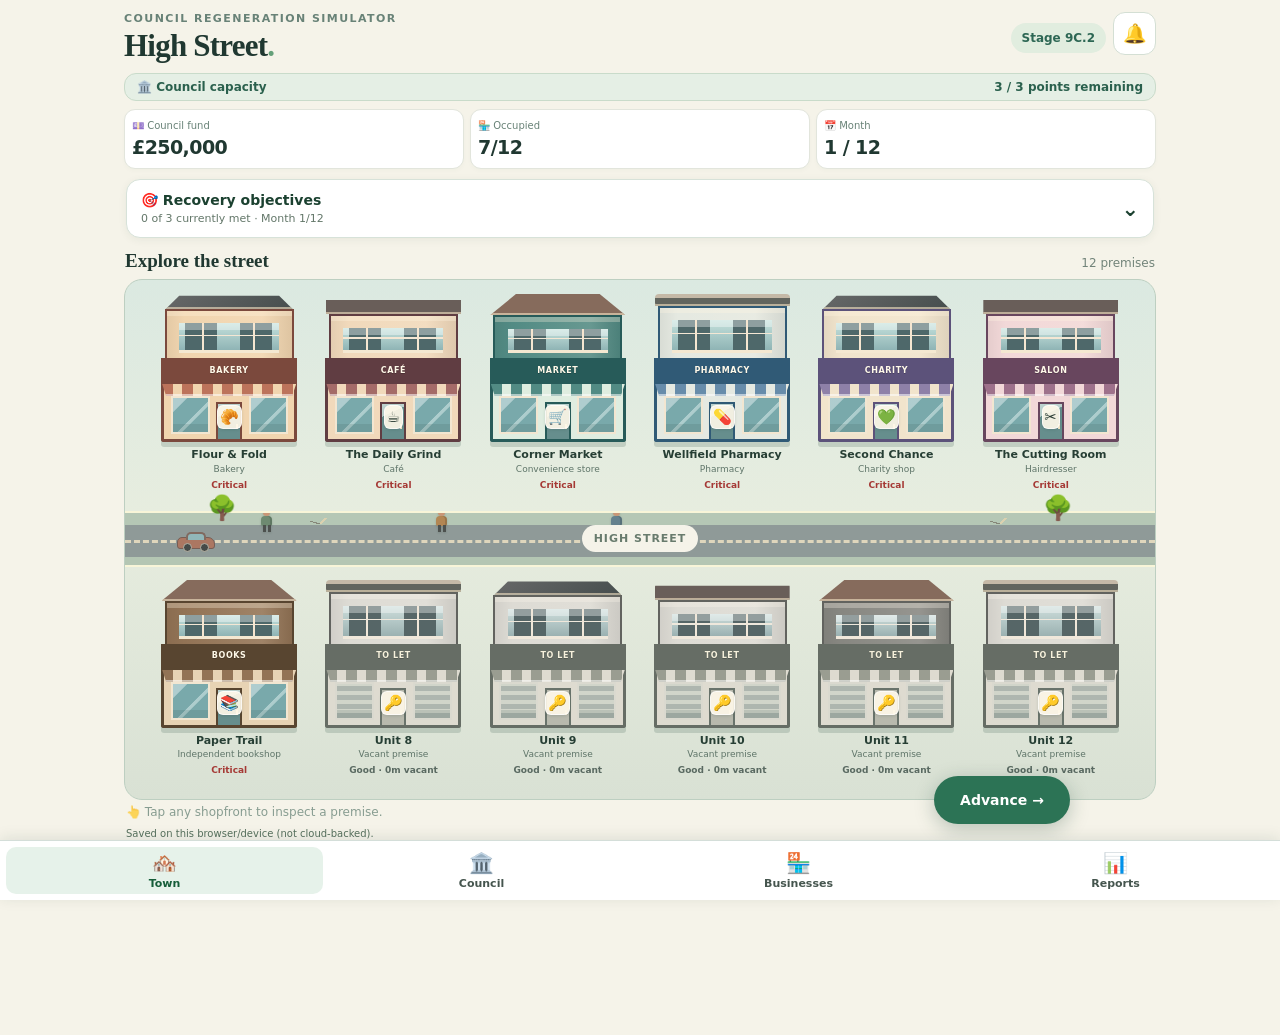
==== index.html @ 33931790 "Add files via upload" ====
<!doctype html><html lang="en"><head><meta charset="UTF-8"><meta name="viewport" content="width=device-width,initial-scale=1,viewport-fit=cover"><title>High Street · Stage 9C.2</title><link rel="stylesheet" href="styles.css"><link rel="stylesheet" href="stage2.css?v=8a1-ui"><style>#details #close{display:none!important}</style><link rel="stylesheet" href="interface.css?v=8b5"><link rel="stylesheet" href="street-art.css?v=9a4"><link rel="stylesheet" href="owner-requests.css?v=9b14"></head><body>
<main class="shell"><header><div><div class="eyebrow">Council regeneration simulator</div><h1>High Street<span style="color:#65a079">.</span></h1></div><span class="phase">Stage 9C.2</span><button type="button" id="notification" class="notification" aria-label="Notifications">🔔 <span id="notification-count" hidden>0</span></button></header>
<section class="capacity-bar" aria-live="polite"><strong>🏛️ Council capacity</strong><span id="capacity-points">3 / 3 actions remaining</span></section>
<section class="stats overview-stats" aria-label="Town at a glance"><div class="stat"><small>💷 Council fund</small><b id="budget">—</b></div><div class="stat"><small>🏪 Occupied</small><b id="occupancy">—</b></div><div class="stat"><small>📅 Month</small><b id="month">—</b></div></section>
<section class="town-metrics" id="town-metrics" aria-label="Town economy"></section>
<section class="recovery-strip" id="recovery-strip" aria-label="Current recovery objectives"></section>
<nav class="quick-actions grouped-nav" aria-label="Legacy game options"><button type="button" id="show-council"><span aria-hidden="true">🏛️</span><span>Council</span></button><button type="button" id="show-economy"><span aria-hidden="true">💷</span><span>Economy</span></button><button type="button" id="show-performance"><span aria-hidden="true">📈</span><span>Performance</span></button><button type="button" id="show-alerts"><span aria-hidden="true">🔔</span><span>Alerts</span></button></nav>
<div id="pending-banner" class="pending-banner" hidden><strong>⚠ Council decision required</strong><span id="pending-message"></span><button type="button" id="reopen-event">Review decision</button></div>
<div class="section-head"><h2>Explore the street</h2><span>12 premises</span></div>
<div class="street-viewport" id="street-viewport" tabindex="0" aria-label="Scrollable interactive high street"><div class="map" aria-label="Interactive high street"><div class="rowshops" id="north"></div><div class="street"><span class="tree first" aria-hidden="true">🌳</span><span class="road-label">HIGH STREET</span><span class="street-scroll-cue" id="street-scroll-cue" aria-hidden="true" hidden>↔ <small>Scroll</small></span><span class="tree last" aria-hidden="true">🌳</span></div><div class="rowshops" id="south"></div></div></div><div class="hint">👆 Tap any shopfront to inspect a premise.</div>
<div class="floating-advance"><button type="button" id="advance" class="advance">Advance →</button></div>
<div id="save-status" class="save-status" aria-live="polite">Checking saved progress…</div>
<div id="modal" class="modal-backdrop" hidden><div class="modal-sheet" role="dialog" aria-modal="true" aria-labelledby="modal-title" tabindex="-1"><div class="modal-bar"><strong id="modal-title">High Street</strong><button type="button" class="modal-dismiss" id="dismiss-modal" aria-label="Close panel">×</button></div><div class="modal-scroll">
<section class="panel" id="notifications" hidden></section><section class="panel" id="owner-request" hidden></section><section class="panel" id="economy-hub" hidden><h3>💷 Town economy</h3><p class="hub-intro">Explore local conditions and what is affecting your town.</p><div class="hub-actions"><button type="button" id="hub-local-economy">Local economy <small>Employment, earnings and living costs</small></button><button type="button" id="hub-issues">Current issues <small>Policies and developments affecting the town</small></button></div></section>
<section class="panel" id="local-economy-panel" hidden><h3>Local economy</h3><div id="local-economy-content"></div></section>
<section class="panel" id="issues" hidden><h3>Current issues & influences</h3><div id="issues-content"></div></section>
<section class="panel" id="performance" hidden><h3>Town performance</h3><p>Track the town and individual shops across completed months.</p><div class="perf-controls"><label for="perf-metric">Metric</label><select id="perf-metric"></select><label for="perf-shop">Business</label><select id="perf-shop"></select></div><div id="perf-summary" class="perf-summary"></div><div id="perf-chart" class="perf-chart"></div><div id="perf-data"></div></section>
<section class="panel" id="alerts-hub" hidden><h3>🔔 Alerts & updates</h3><p class="hub-intro">Notifications, your latest month and the recovery challenge.</p><div class="hub-actions"><button type="button" id="hub-notifications">Notifications <small>Decisions, opportunities and completed results</small></button><button type="button" id="hub-report">Monthly report <small>Trading and council finance summary</small></button><button type="button" id="hub-challenge">Recovery objectives <small>Targets and restart options</small></button></div></section>
<section class="panel" id="goal-panel" hidden><h3>12-month challenge</h3><p>Finish Month 12 with <b>10 of 12 premises occupied</b>, <b>10,000 monthly visits</b> and <b>70% of trading businesses financially Stable</b>. All three targets must be met. The final assessment uses completed Month 12 results.</p><button type="button" id="reset" class="reset">Restart challenge</button></section>
<section class="panel" id="council" aria-label="Council business rates policy"></section><section class="panel event-panel" id="event" hidden aria-live="polite"></section><section class="panel" id="final" hidden aria-live="polite"></section>
<section class="panel" id="report" hidden aria-live="polite"><h3>Month <span id="report-month"></span> trading report</h3><div class="details"><div class="detail"><small>Combined operating profit</small><strong id="report-profit"></strong></div><div class="detail"><small>Business rates expense</small><strong id="report-rates"></strong></div><div class="detail"><small>Council rates received</small><strong id="report-receipts"></strong></div><div class="detail"><small>Rates policy applied</small><strong id="report-band"></strong></div><div class="detail"><small>Council service costs</small><strong id="report-services"></strong></div><div class="detail"><small>Council fund after receipts and services</small><strong id="report-budget"></strong></div></div><div id="report-risks" class="note"></div></section>
<section class="panel" id="opportunities" hidden></section><section class="panel" id="details" hidden aria-live="polite"><div class="panel-top"><div><div class="eyebrow" id="detail-premise">Premise</div><h3><span id="detail-icon"></span> <span id="detail-title"></span></h3></div><button class="close" id="close" aria-label="Close details">×</button></div><section id="shop-overview" class="shop-overview" hidden></section><p id="detail-description"></p><details class="shop-meta"><summary>About this premises</summary><div class="details"><div class="detail"><small>Business category</small><strong id="detail-type"></strong></div><div class="detail"><small>Current status</small><strong id="detail-status"></strong></div><div class="detail"><small>Street position</small><strong id="detail-position"></strong></div><div class="detail" id="risk-box"><small>Financial outlook</small><strong id="detail-risk"></strong></div></div></details><section id="grant-section" class="grant-section" hidden></section><section id="financials" class="financials" hidden></section><section id="tenant-section" class="grant-section" hidden></section></section>
</div></div></div>
<div class="footer">High Street · Stage 9C.2 · £0 prototype</div></main><script src="data.js"></script><script src="rates.js"></script><script src="grants.js"></script><script src="economy.js"></script><script src="simulation.js"></script><script src="local-economy.js"></script><script src="businesses.js"></script><script src="council.js"></script><script src="strategic-opportunities.js"></script><script src="challenge.js"></script><script src="economic-actions.js"></script><script src="performance.js"></script><script src="capacity.js"></script><script src="property.js"></script><script src="developments.js"></script><script src="app.js?v=8a1-ui"></script><script src="interface.js?v=9c2"></script><script src="street-art.js?v=9a4"></script><script src="owner-requests.js?v=9c11"></script><script src="modal-controller.js?v=9c11"></script></body></html>
---- styles.css ----
:root{font-family:system-ui,-apple-system,BlinkMacSystemFont,"Segoe UI",sans-serif;color:#203831;background:#f5f3e9}*{box-sizing:border-box}body{margin:0}button{font:inherit}.shell{max-width:1060px;margin:auto;padding:18px 14px 32px}header{display:flex;justify-content:space-between;align-items:center;gap:12px;margin-bottom:14px}.eyebrow{font-size:11px;letter-spacing:.13em;text-transform:uppercase;color:#688277;font-weight:800}h1{font-family:Georgia,serif;font-size:31px;line-height:1.1;margin:4px 0 0;letter-spacing:-.025em}.phase{font-size:12px;background:#e1eddf;color:#2d6754;padding:8px 11px;border-radius:99px;font-weight:800;white-space:nowrap}.stats{display:grid;grid-template-columns:repeat(3,minmax(0,1fr));gap:9px;margin-bottom:18px}.stat{background:white;border:1px solid #e2e5dc;border-radius:14px;padding:13px 11px;box-shadow:0 2px 4px #29482d06}.stat small{color:#688277;display:block;font-size:11px;margin-bottom:5px}.stat b{font-size:20px;letter-spacing:-.03em}.section-head{display:flex;justify-content:space-between;align-items:baseline;margin:4px 1px 12px}.section-head h2{font-family:Georgia,serif;font-size:22px;margin:0}.section-head span{color:#72847a;font-size:12px}.map{background:#dfebdd;border:1px solid #d4e1d0;border-radius:18px;padding:12px 9px 13px;overflow:hidden}.rowshops{display:grid;grid-template-columns:repeat(5,minmax(0,1fr));gap:7px}.shop{appearance:none;cursor:pointer;display:flex;flex-direction:column;align-items:center;justify-content:flex-end;background:transparent;border:2px solid transparent;border-radius:11px;padding:5px 2px 3px;min-width:0;color:#283a32;transition:transform .12s ease,background .12s ease}.shop:active{transform:scale(.97)}.shop:focus-visible{outline:3px solid #2a7958;outline-offset:1px}.shop.selected{background:#ffffffba;border-color:#3e795d}.roof{width:100%;max-width:134px;height:19px;background:var(--shop-color);clip-path:polygon(0 100%,10% 0,90% 0,100% 100%);border-radius:2px}.front{position:relative;width:92%;max-width:124px;height:74px;background:#fff5e8;border:3px solid var(--shop-color);border-top:6px solid var(--shop-color);display:flex;align-items:center;justify-content:center;border-radius:2px 2px 5px 5px;box-shadow:0 4px 0 #93aa9155}.front:before,.front:after{content:'';position:absolute;background:#a1d2d5;border:2px solid #ffffff;top:8px;bottom:7px;width:23%;opacity:.75}.front:before{left:8%}.front:after{right:8%}.shop.vacant .front{background:#e4e7e0;border-color:#8f9c92}.shop.vacant .front:before,.shop.vacant .front:after{background:repeating-linear-gradient(0deg,#a9b3ac 0px,#a9b3ac 4px,#cad2ca 4px,#cad2ca 8px)}.shop-icon{font-size:25px;z-index:1;background:#ffffffd9;padding:3px;border-radius:8px}.shop-name{font-size:11px;font-weight:850;line-height:1.14;margin-top:8px;overflow-wrap:anywhere;max-width:100%}.shop-type{font-size:10px;color:#5f7569;line-height:1.3;margin-top:2px;min-height:23px}.street{height:79px;position:relative;display:flex;align-items:center;justify-content:center;margin:8px -9px 10px;background:linear-gradient(to bottom,#b9cdb3 0 14px,#a2a8a3 14px 65px,#b9cdb3 65px);border-top:2px solid #f8f5d8;border-bottom:2px solid #f8f5d8}.street:before{content:'';position:absolute;left:0;right:0;top:38px;border-top:3px dashed #f3f0d2;opacity:.8}.road-label{position:relative;background:#f5f3e9;padding:7px 12px;border-radius:20px;font-size:11px;font-weight:900;letter-spacing:.09em;color:#687b6d;z-index:1}.tree{position:absolute;font-size:24px;z-index:2;top:-21px}.tree.first{left:8%}.tree.last{right:8%}.panel{background:#fff;border:1px solid #dfe5d9;border-radius:17px;padding:17px;margin-top:15px;box-shadow:0 6px 18px #334d3310;min-height:195px}.panel-top{display:flex;align-items:flex-start;justify-content:space-between;gap:10px}.panel h3{font-family:Georgia,serif;font-size:24px;margin:4px 0}.close{background:#eff3ec;border:0;width:35px;height:35px;border-radius:50%;cursor:pointer;font-size:18px}.panel p{color:#53675a;font-size:14px;line-height:1.55;margin:13px 0}.details{display:grid;grid-template-columns:1fr 1fr;gap:10px;padding:12px 0 2px}.detail{border-top:1px solid #eef0eb;padding-top:10px}.detail small{color:#7a8e81;font-size:11px;display:block;margin-bottom:4px}.detail strong{font-size:14px}.note{margin-top:15px;font-size:12px;background:#ebf2e8;color:#56705d;padding:10px;border-radius:10px}.footer{font-size:12px;color:#798b7e;margin-top:16px;text-align:center}.hint{font-size:12px;color:#638074;margin:8px 2px 0}@media(max-width:390px){.shell{padding-left:8px;padding-right:8px}.map{padding-left:5px;padding-right:5px}.rowshops{gap:2px}.roof{height:15px}.front{height:62px}.shop-name{font-size:10px}.shop-type{font-size:9px}.shop-icon{font-size:21px}.stat{padding:11px 8px}.stat b{font-size:17px}}@media(min-width:720px){.shell{padding-top:30px}.front{height:100px}.shop-icon{font-size:34px}.shop-name{font-size:14px}.shop-type{font-size:12px}.map{padding:24px}.street{margin-left:-24px;margin-right:-24px}}

.turn-controls{margin-top:14px;background:#fff;border:1px solid #dfe5d9;border-radius:15px;padding:15px;display:flex;align-items:center;justify-content:space-between;gap:12px}.turn-controls strong{font-size:15px}.turn-controls p{margin:5px 0 0;color:#638074;font-size:12px}.advance{background:#2c7355;color:white;border:0;border-radius:10px;padding:12px 15px;font-weight:800;cursor:pointer;min-height:44px;white-space:nowrap}.advance:focus-visible{outline:3px solid #111;outline-offset:2px}.financials h4{margin:15px 0 5px;font-size:16px}.financials p{font-size:12px;margin:0 0 10px}.finance-grid{border-top:1px solid #e2e5dc}.finance-line{display:flex;justify-content:space-between;gap:15px;padding:9px 0;border-bottom:1px solid #eff0ec;font-size:13px}.finance-line strong{text-align:right;white-space:nowrap}.debug{margin-top:14px;border:1px solid #dfe5d9;border-radius:10px;padding:12px}.debug summary{cursor:pointer;font-weight:700;font-size:13px}.debug pre{white-space:pre-wrap;overflow-wrap:anywhere;font:12px/1.6 ui-monospace,Menlo,monospace;color:#46584d;margin-bottom:0}@media(max-width:480px){.turn-controls{align-items:stretch;flex-direction:column}.advance{width:100%}}

/* Milestone 1C: first council regeneration decision */
.grant-section{margin-top:16px;padding:14px;border-radius:13px;background:#f0f6ee;border:1px solid #d0dfce}
.grant-section h4{margin:0 0 7px;font-size:17px}.grant-section p{font-size:13px;margin:7px 0;line-height:1.45}
.grant-section button{min-height:44px;background:#2c7355;color:white;border:0;border-radius:10px;padding:10px 14px;font-weight:800;cursor:pointer;margin-top:8px}
.grant-section button:disabled{background:#8d9a90;cursor:not-allowed}.grant-section .grant-note{font-size:12px;color:#4f6f5d}

/* Milestone 1D challenge, event and persistence controls */
.challenge-bar{background:#fff;border:1px solid #dfe5d9;border-radius:14px;padding:14px;margin:0 0 15px}
.challenge-bar strong{font-size:15px}.challenge-bar p{font-size:12px;line-height:1.55;color:#53675a;margin:6px 0}
.save-status{font-size:12px;color:#56705d;margin-top:8px}.reset{border:1px solid #d6ded5;border-radius:9px;background:#f4f6f0;padding:9px 12px;margin-top:9px;cursor:pointer}
.event-panel{background:#fff6e4;border-color:#e7cb8b;min-height:0}.event-panel p{font-size:13px}
.event-actions{display:flex;gap:9px;flex-wrap:wrap}.event-actions button{min-height:44px;padding:10px 14px;border-radius:10px;border:1px solid #a9b99f;background:#fff;cursor:pointer;font-weight:700}
.event-actions button.primary{background:#2c7355;color:#fff;border:0}.event-actions button:disabled{opacity:.5}
#final{border:2px solid #7aa287;min-height:0}.alert-note{font-size:12px;color:#7e5126;margin-top:6px}
---- stage2.css ----
/* Stage 2 additions; keep original styles.css unchanged. */
.rowshops{grid-template-columns:repeat(6,minmax(0,1fr));gap:4px}
.town-metrics{display:grid;grid-template-columns:repeat(2,minmax(0,1fr));gap:8px;margin:0 0 16px}
.metric-card{display:flex;flex-direction:column;gap:4px;border:1px solid #dfe5d9;border-radius:12px;background:#fff;padding:12px}
.metric-card small{font-size:11px;color:#687d70}
.metric-card strong{font-size:21px;letter-spacing:-.02em}
@media(max-width:390px){.rowshops{gap:1px}.shop-name{font-size:9px}.front{height:57px}.shop-icon{font-size:19px}.metric-card strong{font-size:19px}}
@media(min-width:720px){.town-metrics{grid-template-columns:repeat(4,minmax(0,1fr))}}

/* Compact mobile-first modal layout */
[hidden]{display:none!important}
.shell{padding-top:12px}
header{margin-bottom:10px}
.stats{margin-bottom:8px}
.stat{padding:9px 10px}
.town-metrics{gap:6px;margin-bottom:9px}
.metric-card{padding:8px 10px;gap:2px}
.metric-card strong{font-size:18px}
.metric-card small:last-child{display:none}
.quick-actions{display:grid;grid-template-columns:repeat(3,minmax(0,1fr));gap:6px;margin-bottom:12px}
.quick-actions button{background:#fff;border:1px solid #d9e3d6;border-radius:10px;padding:9px 3px;min-height:43px;color:#285a47;font-size:11px;font-weight:750;cursor:pointer}
.section-head{margin:0 1px 7px}
.section-head h2{font-size:19px}
.map{padding-top:8px;padding-bottom:8px}
.roof{height:13px}
.front{height:59px}
.shop-name{margin-top:4px}
.shop-type{min-height:16px}
.street{height:56px;margin-top:5px;margin-bottom:7px;background:linear-gradient(to bottom,#b9cdb3 0 11px,#a2a8a3 11px 46px,#b9cdb3 46px)}
.street:before{top:27px}
.tree{top:-19px}
.hint{margin-top:5px}
.turn-controls{margin-top:8px;padding:10px;min-height:0}
.turn-controls p{display:none}
.turn-controls strong{font-size:13px}
.save-status{margin:9px 2px;font-size:10px}
.modal-backdrop{position:fixed;inset:0;background:#122a22b8;z-index:50;display:flex;align-items:flex-end;justify-content:center;padding:8px 0 0}
.modal-sheet{background:#f7f7f0;width:min(100%,650px);max-height:94dvh;display:flex;flex-direction:column;border-radius:20px 20px 0 0;box-shadow:0 -8px 35px #0003}
.modal-bar{display:flex;justify-content:space-between;align-items:center;border-bottom:1px solid #d9e4d7;padding:10px 16px;flex:none}
.modal-dismiss{width:38px;height:38px;border:0;border-radius:50%;background:#e8efe5;font-size:23px;cursor:pointer}
.modal-scroll{overflow-y:auto;overscroll-behavior:contain;padding:0 13px max(22px,env(safe-area-inset-bottom))}
.modal-scroll .panel{min-height:0;margin-top:10px;margin-bottom:10px}
.modal-scroll .panel h3{font-size:21px}
body.modal-active{overflow:hidden}
@media(min-width:720px){.modal-backdrop{align-items:center;padding:24px}.modal-sheet{border-radius:18px;max-height:88dvh}.front{height:85px}}
@media(max-width:390px){.front{height:51px}.roof{height:12px}.shop-name{font-size:9px}.shop-type{font-size:8px}.metric-card strong{font-size:17px}}

#risk-box strong{overflow-wrap:anywhere}#report-risks{line-height:1.5;margin-top:12px}

/* Stage 4: applicant cards in existing shop details modal */
.applicant-option{background:#fff;border:1px solid #d7e4d7;border-radius:12px;padding:12px;margin:10px 0}
.applicant-option strong{display:block;font-size:14px}
.applicant-option p{margin:7px 0;font-size:12px}
.applicant-option small{display:block;color:#597065;line-height:1.5}
.applicant-option button{display:block;width:100%;margin-top:10px;white-space:normal}

/* Stage 5 council controls and reopenable notifications */
header{position:relative;padding-right:50px}.notification{position:absolute;right:0;top:0;border:1px solid #d4dfd4;background:white;border-radius:12px;min-width:43px;min-height:43px;font-size:19px;cursor:pointer}.notification span{position:absolute;top:-6px;right:-4px;background:#a74434;color:white;font-size:11px;border-radius:99px;min-width:19px;padding:2px}.pending-banner{padding:11px;background:#fff4df;border:1px solid #dbb875;border-radius:12px;margin-bottom:10px;display:flex;flex-wrap:wrap;align-items:center;gap:8px;font-size:12px}.pending-banner span{flex:1}.pending-banner button,.policy-action{background:#2c7355;color:white;border:0;border-radius:9px;padding:11px;min-height:42px;font-weight:700;cursor:pointer}.policy-preview{background:#eaf3ea;border:1px solid #cadfcc;border-radius:12px;padding:12px;margin:9px 0}.policy-preview p{margin:7px 0 0!important}.policy-section{padding:12px 0;border-top:1px solid #e2e9dd}.policy-section h4{margin:3px 0}.policy-section p{margin:5px 0;font-size:12px}.policy-options{display:flex;flex-wrap:wrap;gap:7px;margin:8px 0}.policy-options button{padding:10px;border-radius:9px;border:1px solid #b7c9b9;background:white;font-size:12px;cursor:pointer;min-height:40px;text-transform:capitalize}.policy-options button.chosen{background:#d7eadd;border-color:#39785b;font-weight:800}.policy-action{display:block;margin:8px 0;width:100%}.policy-action:disabled{opacity:.5}.policy-compare{font-weight:600;color:#2c6953!important}button[hidden]{display:none!important}

/* Milestone 1E Stage 6A — historical performance dashboard */
.quick-actions{grid-template-columns:repeat(4,minmax(0,1fr))}
.quick-actions button{font-size:10px;padding:9px 2px}
.perf-controls{display:grid;grid-template-columns:1fr;gap:6px;margin:12px 0}
.perf-controls label{font-size:12px;font-weight:750;color:#4f685d}
.perf-controls select{width:100%;min-height:42px;border-radius:9px;border:1px solid #cad8cf;background:#fff;padding:9px;color:#213e31}
.perf-summary{background:#edf4eb;border-radius:11px;padding:12px;margin:12px 0;font-weight:700}
.perf-chart{background:#fff;border:1px solid #d7e1d5;border-radius:13px;padding:7px 4px;overflow:hidden}
.perf-chart svg{display:block;width:100%;height:auto;max-height:270px}
.perf-chart text{font-family:system-ui,-apple-system,sans-serif;font-size:10px;fill:#4b6558}
.perf-legend{font-size:11px;color:#617469;margin:8px 3px}
.perf-table{width:100%;border-collapse:collapse;font-size:12px;margin-top:12px}
.perf-table th,.perf-table td{border-bottom:1px solid #e3e9df;padding:8px 4px;text-align:right}
.perf-table th:first-child,.perf-table td:first-child{text-align:left}
.perf-empty{font-size:13px;color:#708078;margin:15px 0}

.capacity-bar{display:flex;align-items:center;justify-content:space-between;gap:8px;background:#e5efe5;color:#2a604d;padding:9px 12px;border:1px solid #c9dbca;border-radius:12px;margin-bottom:8px;font-size:12px}.capacity-bar strong{font-weight:800}.capacity-bar span{font-weight:750}.policy-preview p{line-height:1.4}

.unavailable-reason{font-size:11px!important;color:#95613b!important;margin:4px 0 10px!important;line-height:1.4!important}

/* Stage 6C.1 — compact visibility and financial status */
.quick-actions{grid-template-columns:repeat(3,minmax(0,1fr))}
.quick-actions button{font-size:10px;padding:7px 2px;overflow-wrap:anywhere}
.shop-condition{display:block;font-size:9px;font-weight:800;line-height:1.2;margin-top:3px;min-height:21px;color:#263c31;overflow-wrap:anywhere}
.shop.status-stable .shop-condition{color:#267351}
.shop.status-struggling .shop-condition{color:#916311}
.shop.status-critical .shop-condition{color:#a53935}
.shop.status-vacant .shop-condition{color:#596961}
.property-summary{background:#eff3eb;border:1px solid #d9e4d4;border-radius:10px;padding:10px;font-size:12px;line-height:1.5;margin:9px 0}
.issue-card{background:#f7f9f4;border:1px solid #dce4d9;border-radius:12px;padding:12px;margin:10px 0}
.issue-card h4{margin:0 0 6px;font-size:14px}
.issue-card p{font-size:12px;line-height:1.5;margin:4px 0}
@media(max-width:390px){.quick-actions{gap:3px}.quick-actions button{font-size:9px}.shop-condition{font-size:8px}}

/* Stage 6D recovery assessment */
.recovery-results{display:grid;gap:8px;margin-top:12px}.recovery-result{border:1px solid #dce7dd;border-radius:10px;padding:11px;display:flex;flex-direction:column;gap:3px}.recovery-result strong{font-size:13px}.recovery-result span{font-size:12px;color:#5b7465}

/* 6D.1 compact policy selectors and shop-first actions */
.compact-policies{display:grid;gap:8px;margin-top:10px}
.compact-policy{border:1px solid #dee6dd;border-radius:12px;padding:11px;background:#fafbf8}
.compact-policy h4{margin:0 0 7px;font-size:14px}
.compact-select{width:100%;border:1px solid #c5d4c8;border-radius:9px;background:white;padding:10px;min-height:44px;font:inherit}
.compact-policy .policy-compare{font-size:12px;color:#587062;margin:7px 0 2px}
.compact-apply{margin-top:8px!important}
.shop-overview{margin-top:12px;display:grid;gap:11px}
.shop-kpis{display:grid;grid-template-columns:1fr 1fr;gap:8px}
.shop-kpi{background:#eef3ea;border-radius:11px;padding:11px;display:grid;gap:4px}
.shop-kpi small{font-size:11px;color:#597463}
.shop-kpi strong{font-size:19px;overflow-wrap:anywhere}
.shop-spark{border:1px solid #e1e8de;border-radius:11px;padding:8px 10px;color:#597463;font-size:12px}
.shop-spark svg{width:100%;height:86px;display:block}
.shop-spark small{font-size:11px}
.finance-collapse{margin:12px 0;border:1px solid #d7e2d5;border-radius:12px;padding:12px}
.finance-collapse>summary{font-weight:800;cursor:pointer;min-height:27px}
#details>.details{padding:7px 0;margin-top:6px}
#details>.details>.detail{padding-top:6px}
#details>.grant-section{margin-top:10px}

.shop-meta{border:1px solid #e1e8df;border-radius:10px;padding:9px;margin-top:8px}.shop-meta summary{font-size:12px;font-weight:700;cursor:pointer}

/* Stage 6D.1a — three-stop touch slider (replaces policy dropdowns) */
.policy-slider-label{font-size:15px;font-weight:850;color:#285f49;margin:7px 0 2px;text-align:center}
.policy-slider{display:block;width:100%;height:35px;margin:4px 0 0;appearance:none;-webkit-appearance:none;background:transparent;cursor:pointer;touch-action:pan-y}
.policy-slider::-webkit-slider-runnable-track{height:8px;border-radius:99px;background:linear-gradient(to right,#2b7757 0%,#2b7757 var(--slider-progress),#d9e4d8 var(--slider-progress),#d9e4d8 100%)}
.policy-slider::-moz-range-track{height:8px;border-radius:99px;background:#d9e4d8}
.policy-slider::-moz-range-progress{height:8px;border-radius:99px;background:#2b7757}
.policy-slider::-webkit-slider-thumb{-webkit-appearance:none;appearance:none;width:27px;height:27px;border-radius:50%;background:#fff;border:3px solid #27704f;box-shadow:0 1px 5px #264d3b45;margin-top:-10px}
.policy-slider::-moz-range-thumb{width:22px;height:22px;border-radius:50%;background:#fff;border:3px solid #27704f;box-shadow:0 1px 5px #264d3b45}
.policy-slider:focus-visible{outline:2px solid #2b7757;outline-offset:3px;border-radius:12px}
.policy-slider-ticks{display:flex;justify-content:space-between;gap:4px;margin:0 0 8px;color:#65796d;font-size:10px}
.policy-slider-ticks span{flex:1;text-align:center}
.policy-slider-ticks span:first-child{text-align:left}
.policy-slider-ticks span:last-child{text-align:right}
.policy-slider:disabled{opacity:.5;cursor:not-allowed}

/* Stage 7A: mobile-friendly local economy summary. */
.economy-factor{padding:13px 0;border-bottom:1px solid #dde5dc;display:grid;gap:8px}.economy-factor-head{display:flex;justify-content:space-between;gap:10px}.economy-factor small{color:#627468}.economy-track{height:10px;border-radius:8px;background:#e6ebe5;overflow:hidden}.economy-fill{height:100%;background:#368d72;border-radius:8px}.economy-cost{background:#ca8747}

/* Stage 7D: readable storefronts on narrow screens, with north and south moving together. */
.street-viewport{width:100%;max-width:100%;overflow-x:auto;overflow-y:hidden;overscroll-behavior-x:contain;-webkit-overflow-scrolling:touch;scrollbar-width:thin;border-radius:12px;}
.street-viewport .map{box-sizing:border-box;width:100%;min-width:0;}
.street-scroll-cue{position:absolute;left:50%;transform:translateX(-50%);top:8px;z-index:2;display:flex;flex-direction:column;align-items:center;justify-content:center;line-height:1.05;font-size:20px;font-weight:800;color:#284f48;background:rgba(237,244,226,.85);border-radius:9px;padding:2px 12px;pointer-events:none;white-space:nowrap;}
.street-scroll-cue small{font-size:10px;text-transform:uppercase;letter-spacing:.06em;}
.street-viewport .street{position:relative;}
@media (max-width:680px){
 .street-viewport .map{min-width:660px;}
 .street-viewport .rowshops{gap:6px;grid-template-columns:repeat(6,minmax(0,1fr));}
 .street-viewport .shop-name{font-size:11px;}
 .street-viewport .shop-type{font-size:10px;}
 .street-viewport .front{height:65px;}
}
/* Accessible floating advance control; hidden behind modals and padded away from page content. */
.shell{padding-bottom:calc(94px + env(safe-area-inset-bottom));}
.floating-advance{position:fixed;bottom:calc(14px + env(safe-area-inset-bottom));right:max(14px,env(safe-area-inset-right));z-index:20;display:flex;justify-content:flex-end;pointer-events:none;}
.floating-advance .advance{pointer-events:auto;min-width:136px;min-height:48px;padding:12px 19px;border-radius:999px;box-shadow:0 5px 20px rgba(20,60,43,.27);font-size:14px;white-space:nowrap;}
.floating-advance .advance:focus-visible{outline:3px solid #215f86;outline-offset:3px;}
.floating-advance .advance:disabled{opacity:.55;box-shadow:none;}
body.modal-active .floating-advance{display:none;}
@media (min-width:900px){.floating-advance{right:max(24px,calc((100vw - 860px)/2));}}

/* Stage 8A.1: compact visual dashboard and four grouped destinations */
.overview-stats{display:grid;grid-template-columns:repeat(3,minmax(0,1fr));gap:6px}
.overview-stats .stat{min-width:0;padding:10px 7px;border-radius:11px}
.overview-stats .stat small{font-size:10px}
.overview-stats .stat b{font-size:clamp(13px,4vw,19px);overflow-wrap:anywhere}
.town-metrics{grid-template-columns:repeat(2,minmax(0,1fr));gap:7px}
.metric-card{min-height:81px;padding:10px;border:1px solid #dbe5d8}
.metric-card small:last-child{display:block}
.metric-card .metric-trend{font-size:11px;font-weight:700;min-height:13px}
.metric-trend.positive{color:#287657}.metric-trend.negative{color:#a65c29}.metric-trend.neutral{color:#6b7971}
.mini-sparkline{height:25px;width:100%;max-width:130px;margin-top:2px;color:#5b9074}
.recovery-strip{display:grid;grid-template-columns:1fr;gap:5px;border:1px solid #dce6d9;border-radius:12px;background:#fff;padding:10px;margin:0 0 10px}
.recovery-title{display:flex;justify-content:space-between;gap:7px;align-items:center;flex-wrap:wrap;font-size:12px}
.recovery-title small{font-size:10px;color:#6c7d70}
.recovery-item{display:grid;grid-template-columns:16px 1fr auto;gap:6px;align-items:center;font-size:11px;background:#f7f9f4;border-radius:7px;padding:5px 8px}
.recovery-item.met{color:#276f50}.recovery-item.unmet{color:#996629}.recovery-item.unknown{color:#7d817e}
.recovery-item strong{font-size:11px}
.quick-actions.grouped-nav{display:grid;grid-template-columns:repeat(4,minmax(0,1fr));gap:5px;margin-bottom:13px}
.quick-actions.grouped-nav button{min-width:0;min-height:61px;display:flex;flex-direction:column;align-items:center;justify-content:center;gap:3px;font-size:11px;padding:7px 2px;white-space:normal;overflow-wrap:normal}
.grouped-nav button span:first-child{font-size:21px;line-height:1.2}
.hub-intro{font-size:13px;color:#6d7b70}
.hub-actions{display:grid;gap:9px}
.hub-actions button{background:#fff;border:1px solid #d9e3d6;border-radius:12px;padding:13px;text-align:left;font-weight:750;color:#285a47;font-size:15px;display:flex;flex-direction:column;gap:4px}
.hub-actions button small{color:#63796a;font-weight:400;font-size:12px}
@media(min-width:720px){.town-metrics{grid-template-columns:repeat(4,minmax(0,1fr))}.recovery-strip{grid-template-columns:repeat(3,minmax(0,1fr))}.recovery-title{grid-column:1/-1}}
---- interface.css ----
/* High Street Stage 8B.5 — consolidated 8B.1–8B.4.1 interface CSS.
   Sections retain their original order and behaviour. Simulation and saves unchanged. */


/* ---- stage8b1.css ---- */
/* Stage 8B.1 — layout/navigation only. Existing financial and simulation logic unchanged. */
:root { --b1-nav-height: 66px; }
body { padding-bottom: calc(var(--b1-nav-height) + env(safe-area-inset-bottom, 0px)); }
.shell { padding-bottom: calc(100px + env(safe-area-inset-bottom, 0px)); }
/* Keep the familiar street, but make it the main focal point. */
.capacity-bar { padding-block: 6px !important; }
.overview-stats { margin-bottom: 6px !important; }
.town-metrics, .recovery-strip { display:none !important; }
.quick-actions.grouped-nav { display:none !important; }
.section-head { margin-top: 8px !important; }
.street-viewport { margin-top:6px; min-height: 285px; }
.hint { font-size: 12px; opacity:.75; }
.b1-secondary { display:flex; flex-direction:column; gap:8px; margin:12px 0 2px; }
.b1-secondary > button { background:#eaf1ec; color:#184736; border:1px solid #cbded2; border-radius:12px; padding:11px 12px; font:inherit; font-weight:700; width:100%; text-align:left; }
.b1-secondary small { display:block; color:#456657; font-weight:400; font-size:12px; }
.b1-bottom-nav { position:fixed; bottom:0; left:0; right:0; display:grid; grid-template-columns:repeat(4,1fr); background:#fff; border-top:1px solid #d4ded9; padding:6px 6px calc(6px + env(safe-area-inset-bottom,0px)); z-index:90; box-shadow:0 -2px 14px #122e241a; }
.b1-bottom-nav button { background:transparent; border:0; border-radius:10px; color:#45554e; min-height:47px; display:flex; flex-direction:column; justify-content:center; align-items:center; gap:2px; font:inherit; font-size:11px; font-weight:650; }
.b1-bottom-nav button .b1-icon { font-size:20px; line-height:1.2; }
.b1-bottom-nav button[aria-current="page"] { background:#e6f2ea; color:#155d39; }
.b1-bottom-nav button:focus-visible, .b1-secondary button:focus-visible { outline:3px solid #2b7e57; outline-offset:2px; }
.b1-view { display:none; margin:10px 0 4px; padding:0 4px; }
.b1-view.b1-active { display:block; }
.b1-view h2 { margin: 8px 0 12px; }
.b1-view .b1-list { display:grid; gap:9px; }
.b1-list-row { display:flex; align-items:center; gap:10px; width:100%; padding:13px 11px; border:1px solid #dbe2df; background:#fff; border-radius:13px; color:#183629; text-align:left; font:inherit; }
.b1-list-row .b1-shop-icon { font-size:25px; width:32px; text-align:center; }
.b1-list-row strong { display:block; font-size:14px; }
.b1-list-row small { display:block; color:#5d6a62; font-size:12px; margin-top:2px; }
.b1-filters { display:flex; flex-wrap:wrap; gap:7px; margin-bottom:12px; }
.b1-filters button { border-radius:18px; padding:8px 13px; border:1px solid #c9d7ce; background:#fff; color:#234e37; font:inherit; font-size:12px; }
.b1-filters button[aria-pressed="true"] { background:#1b6542; color:white; }
.b1-hero { padding:12px 14px; margin-bottom:12px; background:#eaf4ed; border-radius:13px; color:#1d4830; font-size:13px; }
.b1-cards { display:grid; gap:9px; }
.b1-cards button { border:1px solid #d6e0da; border-radius:12px; background:#fff; padding:15px 13px; text-align:left; font:inherit; color:#204834; font-weight:700; }
.b1-cards small { display:block; color:#61746a; font-size:12px; margin-top:4px; font-weight:400; }
body.b1-not-town .street-viewport, body.b1-not-town .section-head, body.b1-not-town .hint, body.b1-not-town .overview-stats, body.b1-not-town .capacity-bar, body.b1-not-town .b1-secondary, body.b1-not-town .pending-banner { display:none !important; }
body.b1-not-town .floating-advance { display:none !important; }
body.modal-active .b1-bottom-nav { visibility:hidden; pointer-events:none; }
/* The existing modal stays intact in this slice. */
body.modal-active .floating-advance { visibility:hidden; pointer-events:none; }
@media (max-width:380px) { .b1-bottom-nav button { font-size:10px; } .b1-list-row { padding:11px 9px; } }
@media (orientation:landscape) and (max-height:530px) { .b1-bottom-nav { padding-top:3px; } .b1-bottom-nav button { min-height:38px; } .b1-bottom-nav button .b1-icon { font-size:17px; } }
/* Keep the month control above the fixed tab bar. */
.floating-advance { bottom:calc(76px + env(safe-area-inset-bottom,0px)) !important; z-index:80; }
body.b1-not-town #save-status { display:none !important; }


/* ---- stage8b2.css ---- */
/* Stage 8B.2 visual-only overrides. Keep the existing 8B.1 navigation and town. */
.b1-secondary { display:none !important; } /* redundant Town indicators link */
/* The original large metric and recovery strips remain available to old JS, but invisible on Town. */
.town-metrics,.recovery-strip {display:none!important}
.b2-recovery {background:#fff;border:1px solid #d7e2d9;border-radius:14px;margin:10px 2px 12px;box-shadow:0 2px 8px #193f2910;color:#1b4130}
.b2-recovery>summary {display:flex;justify-content:space-between;align-items:center;gap:10px;cursor:pointer;padding:12px 14px;list-style:none}
.b2-recovery>summary::-webkit-details-marker {display:none}
.b2-recovery>summary span:first-child {display:grid;gap:4px}
.b2-recovery>summary strong{font-size:14px}
.b2-recovery>summary small{font-size:11px;color:#637769}
.b2-chevron{font-size:21px;font-weight:600;transition:transform .18s}
.b2-recovery[open] .b2-chevron{transform:rotate(180deg)}
.b2-recovery-rows{display:grid;gap:15px;padding:0 14px 10px}
.b2-goal-top{display:flex;align-items:center;justify-content:space-between;gap:8px;font-size:12px;margin-bottom:6px}
.b2-goal-top strong{font-size:12px;text-align:right}
.b2-progress{height:7px;border-radius:8px;overflow:hidden;background:#e6eee8}
.b2-progress span{display:block;height:100%;background:#8dba9c;border-radius:8px;transition:width .15s}
.b2-progress span.b2-met{background:#298657}
.b2-recovery-note{color:#66776c;font-size:11px;padding:0 14px 14px;margin:0}
body.b1-not-town #b2-recovery{display:none!important}
/* Preserve the existing detailed finance disclosure and shop actions. */
.modal-sheet.b2-shop-sheet{height: min(76dvh, 820px);max-height:94dvh;transition:height .2s ease}
.modal-sheet.b2-shop-sheet.b2-expanded{height:94dvh}
.b2-expand{border:1px solid #cbd9ce;background:#e9f1e9;color:#23583e;border-radius:9px;font:inherit;font-size:12px;font-weight:700;padding:8px 10px;margin-left:auto;margin-right:8px;white-space:nowrap}
.b2-shop-sheet #shop-overview{margin-bottom:10px}
.b2-shop-sheet #financials,.b2-shop-sheet #tenant-section,.b2-shop-sheet #grant-section{margin-top:14px}
.b2-shop-sheet .modal-scroll{flex:1;min-height:0}
@media (max-width:360px){.b2-goal-top{font-size:11px}.b2-goal-top strong{font-size:11px}}
@media (orientation:landscape) and (max-height:530px){.modal-sheet.b2-shop-sheet{height:85dvh}.modal-sheet.b2-shop-sheet.b2-expanded{height:96dvh}}


/* ---- stage8b3.css ---- */
/* Stage 8B.3 Council HQ mobile presentation */
.b3-hq-top h2{margin-bottom:4px}.b3-muted{font-size:12px;color:#65736b;line-height:1.5}.b3-stats{display:grid;grid-template-columns:1fr 1fr;gap:9px;margin:14px 0 18px}.b3-stat{background:#eaf3ed;padding:14px 11px;border-radius:13px;display:grid;gap:5px;color:#1a4c35}.b3-stat small{font-size:12px}.b3-stat strong{font-size:20px;overflow-wrap:anywhere}.b3-choices-title{font-size:16px;margin:8px 0 10px}.b3-grid{display:grid;grid-template-columns:repeat(2,minmax(0,1fr));gap:10px}.b3-tile{display:flex;flex-direction:column;align-items:flex-start;gap:7px;min-height:132px}.b3-tile-icon{font-size:26px}.b3-tile strong{font-size:14px}.b3-tile small{font-size:11px;color:#64766b;line-height:1.4}.b3-card-button{background:white;border:1px solid #d5e0da;border-radius:13px;text-align:left;color:#1b4730;font:inherit;padding:13px;width:100%;cursor:pointer}.b3-extras{display:grid;gap:9px;margin:16px 0}.b3-extras button{font-size:13px;font-weight:600}.b3-category-header{display:grid;gap:8px;margin-bottom:12px}.b3-category-header button{width:max-content;background:#e8f2ec;border:1px solid #c8ded0;border-radius:12px;color:#205b3d;padding:9px 12px;font:inherit;font-size:13px}.b3-category-header h3{margin:0}.b3-commitments h4{margin:16px 0 7px}.b3-figures{display:grid;gap:7px}.b3-figure{display:flex;justify-content:space-between;gap:10px;border:1px solid #dae5dd;background:#fff;padding:12px;border-radius:10px;font-size:13px}.b3-programme{padding:10px;background:#eef4ef;border-radius:10px;font-size:13px}.b3-card-button:focus-visible,.b3-category-header button:focus-visible{outline:3px solid #348b66;outline-offset:2px}


/* ---- stage8b4.css ---- */
/* Stage 8B.4 reporting UI. Presentation only. */
.b4-muted{color:#647267;font-size:13px;line-height:1.5}
.b4-home-intro{display:flex;flex-direction:column;gap:4px;margin:14px 0 10px}
.b4-home-intro small{color:#647267}
.b4-home-kpis,.b4-kpis{display:grid;grid-template-columns:repeat(2,minmax(0,1fr));gap:9px;margin:10px 0 17px}
.b4-kpi{display:flex;flex-direction:column;gap:5px;padding:12px 11px;background:#edf4ef;border:1px solid #dce8df;border-radius:13px;min-width:0}
.b4-kpi small{font-size:11px;color:#577363}.b4-kpi strong{font-size:19px;color:#183b2b;overflow-wrap:anywhere}
.b4-delta{font-size:11px;color:#4a6356;line-height:1.3}
.b4-links{display:grid;gap:8px;margin-top:15px}.b4-link{position:relative;width:100%;text-align:left;border:1px solid #d7e2da;border-radius:12px;background:#fff;color:#204834;padding:14px 30px 14px 13px;font:inherit;display:flex;flex-direction:column;gap:3px}
.b4-link strong{font-size:14px}.b4-link small{font-size:12px;color:#62776a}.b4-arrow{position:absolute;right:13px;top:calc(50% - 13px);font-size:24px}
.b4-link:focus-visible,.b4-full-accounts summary:focus-visible{outline:3px solid #29815a;outline-offset:2px}
.b4-empty{background:#eef3ee;padding:13px;border-radius:12px;font-size:13px}
.b4-briefing-head{padding-bottom:8px}.b4-briefing-head h3{margin:5px 0!important}.b4-kicker{font-size:10px;letter-spacing:.08em;color:#52735e;font-weight:700}
.b4-summary{background:#e7f1ea;border-left:4px solid #2d835c;padding:13px;border-radius:10px;margin:10px 0 15px}.b4-summary strong{color:#16472e}.b4-summary p{font-size:13px;margin:6px 0 0;line-height:1.45}
.b4-section-title{margin:18px 0 8px}.b4-section-title h4{margin:0 0 3px;color:#1b4531}.b4-section-title small{font-size:12px;color:#657569}
.b4-line-items{border:1px solid #dde7de;border-radius:12px;background:#fff;overflow:hidden}
.b4-line{display:flex;justify-content:space-between;gap:12px;padding:10px 12px;font-size:13px;border-bottom:1px solid #e8eee9}.b4-line:last-child{border-bottom:0}.b4-line strong{text-align:right;color:#214631}
.b4-note-list{display:grid;gap:8px}.b4-note{padding:11px 12px;border-radius:11px;background:#f0f4ef}.b4-note strong{font-size:13px}.b4-note p{font-size:12px;margin:5px 0 0;line-height:1.5}
.b4-footnote{margin:16px 0}.b4-full-accounts{border:1px solid #d8e3db;background:#fff;border-radius:12px;margin:16px 0;overflow:hidden}.b4-full-accounts>summary{padding:15px;font-weight:700;color:#195436;cursor:pointer}.b4-full-accounts[open]>summary{border-bottom:1px solid #e1e9e2}.b4-full-accounts> :not(summary){margin-left:12px;margin-right:12px}.b4-full-accounts>.details{margin-top:12px}
@media(max-width:370px){.b4-kpi strong{font-size:16px}.b4-line{font-size:12px}}
---- street-art.css ----
/* High Street 9A.1: illustrated British shopfronts; visual-only CSS. */
.street-viewport .map {background:linear-gradient(#dbe9e1 0%,#e7eddf 45%,#d9e1d4 100%);border-color:#bdcfc1;}
.street-viewport .rowshops {align-items:end;}
.street-viewport .shop.hs9-building {
  --hs-wall:#9c7866;--hs-wall-light:#ede0cf;--hs-trim:#5b5049;
  position:relative;isolation:isolate;justify-content:flex-end;
  border-radius:7px;padding:4px 2px 5px;transition:background .15s,transform .15s;
}
.street-viewport .hs9-building .roof {
  position:relative;z-index:2;width:94%;max-width:135px;height:14px;
  background:linear-gradient(145deg,#686969,#454d4d);border-radius:4px 4px 1px 1px;
  clip-path:polygon(3% 100%,13% 5%,87% 5%,97% 100%);
  box-shadow:inset 0 -2px #f5e3c399;
}
.street-viewport .hs9-upper {
  width:90%;height:49px;max-width:129px;position:relative;display:block;
  background:linear-gradient(90deg,#0000000e,transparent 14%,#fff7eb20 76%,#00000014),var(--hs-wall-light);
  border:2px solid var(--hs-trim);border-bottom:0;
  box-shadow:inset 0 5px #fff6e24d;
}
.street-viewport .hs9-upper-windows {display:block;position:absolute;inset:12px 10% 5px;
  background:linear-gradient(90deg,transparent 0 6%,#4e686a 6% 38%,transparent 38% 61%,#4e686a 61% 93%,transparent 93%),
  linear-gradient(#c5e1dc,#8fb4b5);border-bottom:3px solid #f4e8d1;
  box-shadow:inset 0 7px #ffffff5c;
}
.street-viewport .hs9-upper-windows:after {content:'';position:absolute;inset:0;
  background:linear-gradient(90deg,transparent 23%,#f5e6d0 23% 25%,transparent 25% 74%,#f5e6d0 74% 76%,transparent 76%),
  linear-gradient(0deg,transparent 52%,#f4e7d4 52% 57%,transparent 57%);}
.street-viewport .hs9-building .front {
  position:relative;width:94%;max-width:136px;height:84px;overflow:visible;
  background:var(--hs-wall-light);border:3px solid var(--hs-trim);border-top:0;
  border-radius:0 0 3px 3px;box-shadow:0 5px 0 #778e8050;
  display:flex;align-items:flex-end;justify-content:center;padding-bottom:6px;
}
.street-viewport .hs9-building .front:before,.street-viewport .hs9-building .front:after {
  z-index:1;top:38px;bottom:5px;width:27%;border:2px solid #f2e6d1;
  background:linear-gradient(135deg,#e4eff182 0 20%,transparent 21% 55%,#f6fffd6b 56% 62%,transparent 63%),#79a9ab;
  opacity:1;box-shadow:inset 0 -8px #354f4a26;
}
.street-viewport .hs9-building .front:before {left:5%;}
.street-viewport .hs9-building .front:after {right:5%;}
.street-viewport .hs9-sign {
  position:absolute;z-index:3;left:0;right:0;top:0;height:26px;
  display:flex;align-items:center;justify-content:center;
  background:var(--hs-trim);color:#fff9e9;font:700 8px/1.1 system-ui,sans-serif;
  letter-spacing:.075em;text-align:center;padding:2px 2px;
  text-shadow:0 1px #0003;
}
.street-viewport .hs9-awning {position:absolute;z-index:4;top:26px;left:-2px;right:-2px;height:12px;
  background:repeating-linear-gradient(90deg,var(--hs-awning) 0 11px,var(--hs-awning-light) 11px 20px);
  border-bottom:2px solid #ffffff8a;clip-path:polygon(0 0,100% 0,97% 100%,3% 100%);}
.street-viewport .hs9-doorway {position:absolute;bottom:0;left:40%;width:20%;height:37px;
  z-index:2;border:2px solid var(--hs-trim);border-bottom:0;background:linear-gradient(155deg,#e8f5f0aa 0 28%,transparent 29%),#668e8d;}
.street-viewport .hs9-doorway:after {content:'';position:absolute;width:2px;height:5px;right:2px;top:20px;background:#f5e7c8;}
.street-viewport .hs9-building .shop-icon {z-index:5;position:relative;margin-bottom:4px;
  background:#fff9e9e8;border:1px solid #ffffffab;border-radius:6px;font-size:15px;padding:2px;line-height:1.2;
  box-shadow:0 1px 3px #243a3426;}
.street-viewport .hs9-building .shop-name {font-size:11px;font-weight:850;line-height:1.15;margin-top:7px;color:#263e34;}
.street-viewport .hs9-building .shop-type {font-size:9px;min-height:13px;}
.street-viewport .hs9-building .shop-condition {font-size:9px;min-height:19px;}
/* Four architectural shells reuse one set of façade components. */
.street-viewport .hs9-shell-1 .roof {height:18px;clip-path:polygon(0 100%,0 22%,100% 22%,100% 100%);border-radius:5px 5px 0 0;background:#695e59;}
.street-viewport .hs9-shell-1 .hs9-upper {height:44px;background-color:var(--hs-wall-light);}
.street-viewport .hs9-shell-2 .roof {height:21px;clip-path:polygon(0 100%,19% 0,81% 0,100% 100%);background:#866b5c;}
.street-viewport .hs9-shell-2 .hs9-upper {height:43px;background-color:var(--hs-wall);}
.street-viewport .hs9-shell-3 .roof {height:12px;clip-path:none;background:linear-gradient(#c5b9a7 0 35%,#62655e 36%);}
.street-viewport .hs9-shell-3 .hs9-upper {height:52px;}
.street-viewport .hs9-shell-2 .hs9-upper-windows {background-color:#6b989c;}
/* A common vacant frontage only. Condition-specific Good/Fair/Poor art ships in 9A.2. */
.street-viewport .hs9-building.vacant .hs9-sign {background:#666d65;color:#f6f1dc;}
.street-viewport .hs9-building.vacant .hs9-upper {filter:saturate(.6);}
.street-viewport .hs9-building.vacant .front {background:#dedbd0;border-color:#666d65;}
.street-viewport .hs9-building.vacant .front:before,.street-viewport .hs9-building.vacant .front:after {
  background:repeating-linear-gradient(0deg,#aeb6af 0 5px,#d1d5ca 5px 9px);border-color:#dad9cf;}
.street-viewport .hs9-building.vacant .hs9-doorway {background:#b8b9ad;border-color:#69736b;}
/* Road remains navigable and shop labels remain visible on iPhone. */
.street-viewport .street {background:linear-gradient(#b5c7b5 0 12px,#8f9a98 12px 44px,#b4c6b3 44px);}
.street-viewport .street:before {border-color:#f3e6c5;}
@media(max-width:680px){
 .street-viewport .map{min-width:760px;}
 .street-viewport .rowshops{gap:8px;}
 .street-viewport .hs9-building .front{height:75px;}
 .street-viewport .hs9-building .hs9-upper{height:43px;}
 .street-viewport .hs9-building.hs9-shell-1 .hs9-upper{height:38px;}
 .street-viewport .hs9-building.hs9-shell-3 .hs9-upper{height:46px;}
}
@media(max-width:390px){.street-viewport .hs9-building .shop-name{font-size:11px;}}
@media(prefers-reduced-motion:reduce){.street-viewport .shop.hs9-building{transition:none;}}


/* Stage 9A.2 — visual-only Good / Fair / Poor vacant property conditions.
   property.js decides the thresholds; none of these layers intercept shop taps. */
.street-viewport .hs9-building.vacant .hs9-vacancy-wear,
.street-viewport .hs9-building.vacant .hs9-vacancy-boards,
.street-viewport .hs9-building.vacant .hs9-vacancy-weeds {
  position:absolute;pointer-events:none;display:block;z-index:6;
}
/* Good: the clean To Let frontage from 9A.1 is intentionally retained. */
.street-viewport .hs9-vacancy-good .hs9-vacancy-wear,
.street-viewport .hs9-vacancy-good .hs9-vacancy-boards,
.street-viewport .hs9-vacancy-good .hs9-vacancy-weeds {display:none!important;}
/* Fair: muted paint, faint window dirt, small cracks and a weed at the base. */
.street-viewport .hs9-vacancy-fair .hs9-upper {filter:saturate(.48) brightness(.95);}
.street-viewport .hs9-vacancy-fair .front {background:#c8c4b5!important;border-color:#74766d!important;}
.street-viewport .hs9-vacancy-fair .front:before,
.street-viewport .hs9-vacancy-fair .front:after {filter:brightness(.85);}
.street-viewport .hs9-vacancy-fair .hs9-sign {background:#72746b!important;color:#e6dfd0!important;}
.street-viewport .hs9-vacancy-fair .hs9-vacancy-wear {
  inset:37px 0 1px;opacity:.55;
  background:linear-gradient(125deg,transparent 0 19%,#766f6155 20%,transparent 22% 100%),
             radial-gradient(ellipse 5px 7px at 9% 87%,#81796b8c 0 45%,transparent 55%),
             radial-gradient(ellipse 8px 4px at 92% 65%,#716d6280 0 45%,transparent 55%);
}
.street-viewport .hs9-vacancy-fair .hs9-vacancy-boards {display:none!important;}
.street-viewport .hs9-vacancy-fair .hs9-vacancy-weeds {
  bottom:-2px;left:6%;width:14px;height:13px;z-index:7;
  background:linear-gradient(68deg,transparent 38%,#667b58 40% 48%,transparent 50%),
             linear-gradient(112deg,transparent 38%,#788b62 40% 48%,transparent 50%);
}
/* Poor: markedly deteriorated frontage, boarded glass, cracks and weeds.
   Keep the sign and central door visible, rather than covering the whole shop. */
.street-viewport .hs9-vacancy-poor .hs9-upper {filter:grayscale(.58) brightness(.85);}
.street-viewport .hs9-vacancy-poor .front {background:#aaa79b!important;border-color:#62675f!important;}
.street-viewport .hs9-vacancy-poor .front:before,
.street-viewport .hs9-vacancy-poor .front:after {filter:grayscale(.7) brightness(.72);}
.street-viewport .hs9-vacancy-poor .hs9-sign {background:#545c55!important;color:#f1e8d3!important;}
.street-viewport .hs9-vacancy-poor .hs9-awning {filter:saturate(.5) brightness(.85);}
.street-viewport .hs9-vacancy-poor .hs9-vacancy-boards {
  left:4%;right:4%;top:39px;bottom:5px;
  background:repeating-linear-gradient(to bottom,transparent 0 3px,#806e59 4px 11px,#574e4270 11px 12px,transparent 12px 16px);
  clip-path:polygon(0 0,34% 0,34% 100%,0 100%,0 0,66% 0,100% 0,100% 100%,66% 100%,66% 0);
  opacity:.93;
}
.street-viewport .hs9-vacancy-poor .hs9-vacancy-wear {
  inset:32px 0 0;
  background:linear-gradient(140deg,transparent 0 12%,#564f447e 13% 14%,transparent 15%),
             linear-gradient(40deg,transparent 0 78%,#564f447e 79% 80%,transparent 81%),
             radial-gradient(ellipse 9px 5px at 83% 78%,#514e4588 0 55%,transparent 65%);
}
.street-viewport .hs9-vacancy-poor .hs9-vacancy-weeds {
  bottom:-3px;left:4%;width:25px;height:19px;z-index:7;
  background:linear-gradient(65deg,transparent 42%,#546e4e 44% 51%,transparent 53%),
             linear-gradient(112deg,transparent 39%,#6b8656 41% 48%,transparent 50%),
             linear-gradient(90deg,transparent 46%,#4e724c 48% 53%,transparent 55%);
}
.street-viewport .hs9-building.vacant .hs9-vacancy-wear,
.street-viewport .hs9-building.vacant .hs9-vacancy-boards,
.street-viewport .hs9-building.vacant .hs9-vacancy-weeds {pointer-events:none;}


/* Stage 9A.3 — council decisions visualised on the existing road/pavement.
   Decorative only: no new premises, no blocking clicks, no economic logic. */
.street-viewport .street .hs9-streetscape{
  position:absolute;inset:0;z-index:2;pointer-events:none;overflow:visible;
}
.street-viewport .hs9-furniture{position:absolute;display:block;pointer-events:none;box-sizing:border-box;}
.street-viewport .hs9-at-left{left:18%;}
.street-viewport .hs9-at-middle{left:52%;}
.street-viewport .hs9-at-right{left:84%;}
.street-viewport .hs9-at-transport{left:70%;}
/* Litter and municipal bins on the top pavement, clear of shop controls. */
.street-viewport .hs9-litter{top:5px;width:18px;height:6px;
  background:linear-gradient(16deg,transparent 0 20%,#7b776a 21% 30%,transparent 31% 100%),
    linear-gradient(135deg,transparent 0 60%,#e5d4ae 61% 74%,transparent 75%);opacity:.8;}
.street-viewport .hs9-bin{top:-4px;width:12px;height:17px;border-radius:2px 2px 3px 3px;
  background:linear-gradient(90deg,#436e65,#678a7b 60%,#3f615d);border-top:3px solid #344e4b;
  box-shadow:0 2px 1px #3a4e3b33;}
.street-viewport .hs9-planter{top:-1px;width:27px;height:13px;border-radius:2px 2px 5px 5px;
  background:linear-gradient(90deg,#8b6d5a,#bf997b 50%,#8d6d58);}
.street-viewport .hs9-planter:before{content:'';position:absolute;left:3px;right:3px;bottom:9px;height:18px;
  background:radial-gradient(circle at 16% 75%,#729d70 0 6px,transparent 7px),
    radial-gradient(circle at 47% 40%,#598c62 0 7px,transparent 8px),
    radial-gradient(circle at 80% 75%,#80a36c 0 7px,transparent 8px);}
/* Lanterns project up from the pavement; kept away from the shop buttons. */
.street-viewport .hs9-lamp{top:-29px;width:4px;height:40px;border-radius:3px;
  background:linear-gradient(90deg,#344b4a,#74817a);}
.street-viewport .hs9-lamp:before{content:'';position:absolute;bottom:34px;left:-6px;width:16px;height:10px;
  background:#f3e9b6;border:2px solid #455a56;box-shadow:0 0 0 2px #e7dec799;border-radius:7px 7px 2px 2px;}
.street-viewport .street[data-hs9-lighting="extended"] .hs9-lamp:before{background:#fff0ba;box-shadow:0 0 6px 2px #f7edbd88;}
/* Bus shelter is small and sits on pavement: no premise is displaced. */
.street-viewport .hs9-bus-stop{top:-18px;width:63px;height:30px;transform:translateX(-50%);}
.street-viewport .hs9-bus-canopy{position:absolute;left:0;top:0;width:50px;height:6px;
  background:linear-gradient(#597b77,#345956);border-radius:4px 5px 1px 1px;}
.street-viewport .hs9-bus-canopy:before,.street-viewport .hs9-bus-canopy:after{content:'';
  position:absolute;top:5px;width:3px;height:23px;background:#466a65;}
.street-viewport .hs9-bus-canopy:before{left:4px;}.street-viewport .hs9-bus-canopy:after{right:4px;}
.street-viewport .hs9-bus-bench{position:absolute;left:11px;top:18px;width:30px;height:4px;
  background:#ad8064;box-shadow:0 5px #597770;border-radius:2px;}
.street-viewport .hs9-bus-post{position:absolute;right:1px;top:1px;width:3px;height:28px;background:#465c58;}
.street-viewport .hs9-bus-post:before{content:'BUS';position:absolute;left:-9px;top:0;width:21px;height:12px;
  background:#e9f4ee;color:#315d55;border:1px solid #42685f;border-radius:3px;
  font:800 7px/12px system-ui,sans-serif;text-align:center;}
/* Free parking is signposted beyond the visible street; no parking bays. */
.street-viewport .hs9-parking-sign{top:-20px;width:4px;height:32px;background:#586964;}
.street-viewport .hs9-parking-sign:before{content:'P  →';position:absolute;top:0;left:-12px;
  width:37px;height:19px;border-radius:3px;background:#2e6da6;color:#fff;border:1px solid #f1f4ee;
  font:800 12px/18px system-ui,sans-serif;text-align:center;white-space:nowrap;}
.street-viewport .street .road-label{z-index:4;}
.street-viewport .street .street-scroll-cue{z-index:5;}


/* Stage 9A.4 — illustrative movement based on existing monthly footfall.
   Decorative and screen-reader-hidden; not a pedestrian/vehicle economy. */
.street-viewport .street .hs9-street-life{
  position:absolute;inset:0;z-index:3;pointer-events:none;overflow:hidden;
}
.street-viewport .hs9-street-life *{box-sizing:border-box;pointer-events:none;}
.street-viewport .hs9-person{
  position:absolute;top:-5px;width:12px;height:23px;
  display:block;animation:hs9-walk-right 13s ease-in-out infinite alternate;
  transform-origin:bottom center;filter:drop-shadow(0 1px 1px #293b3933);
}
.street-viewport .hs9-person.hs9-walk-left{animation-name:hs9-walk-left;animation-duration:16s;}
.street-viewport .hs9-person-head{
  position:absolute;top:1px;left:4px;width:7px;height:7px;
  border-radius:50%;background:#c99676;border-top:2px solid #594b46;
}
.street-viewport .hs9-person-body{
  position:absolute;top:8px;left:2px;width:11px;height:10px;border-radius:4px 4px 2px 2px;
  background:var(--hs9-coat,#738b79);box-shadow:inset -2px 0 #0002;
}
.street-viewport .hs9-person-legs{
  position:absolute;top:17px;left:4px;width:3px;height:7px;background:#4d514e;
  box-shadow:5px 0 #4d514e;
}
.street-viewport .hs9-coat-sage{--hs9-coat:#6e8a71;}
.street-viewport .hs9-coat-ochre{--hs9-coat:#b28653;}
.street-viewport .hs9-coat-blue{--hs9-coat:#64818d;}
.street-viewport .hs9-coat-rose{--hs9-coat:#a87677;}
.street-viewport .hs9-coat-navy{--hs9-coat:#626f83;}
@keyframes hs9-walk-right{0%{transform:translateX(-16px)}100%{transform:translateX(25px)}}
@keyframes hs9-walk-left{0%{transform:translateX(22px)}100%{transform:translateX(-18px)}}
.street-viewport .hs9-vehicle{
  position:absolute;left:5%;top:24px;width:38px;height:12px;border-radius:5px 7px 3px 3px;
  background:#ac7762;border:1px solid #775e55;
  animation:hs9-car-pass 28s linear infinite;animation-delay:-9s;
}
.street-viewport .hs9-vehicle-window{
  position:absolute;left:8px;top:-6px;width:20px;height:8px;border-radius:5px 5px 0 0;
  background:#91b7b9;border:2px solid #816a60;border-bottom:0;
}
.street-viewport .hs9-vehicle-wheels:before,.street-viewport .hs9-vehicle-wheels:after{
  content:'';position:absolute;bottom:-4px;width:7px;height:7px;border-radius:50%;background:#464a48;border:1px solid #b7b3a5;
}
.street-viewport .hs9-vehicle-wheels:before{left:5px;}
.street-viewport .hs9-vehicle-wheels:after{right:5px;}
.street-viewport .hs9-vehicle-van{background:#64867d;width:44px;}
@keyframes hs9-car-pass{
  0%,67%{transform:translateX(-95px);opacity:0;}
  70%{opacity:1;}
  96%{opacity:1;}
  100%{transform:translateX(570px);opacity:0;}
}
/* Reduce Motion and background tabs: same readable street, static decoration. */
@media(prefers-reduced-motion:reduce){
  .street-viewport .hs9-street-life .hs9-person,
  .street-viewport .hs9-street-life .hs9-vehicle{animation:none!important;transform:none!important;opacity:1!important;}
}
.hs9-page-hidden .street-viewport .hs9-street-life .hs9-person,
.hs9-page-hidden .street-viewport .hs9-street-life .hs9-vehicle{animation-play-state:paused!important;}
---- owner-requests.css ----
/* Stage 9B.1 — optional owner requests. No fixed overlays or street hit targets. */
.owner-request-section{margin:14px 0;padding:11px 0;border-top:1px solid #dce6da}
.owner-request-section h4{margin:0 0 9px;font-size:15px;color:#294c3b}
.owner-request-card{border:1px solid #d5e2d3;background:#f8faf5;border-radius:12px;padding:12px;margin:9px 0}
.owner-request-card strong{display:block;font-size:13px;line-height:1.45}
.owner-request-card p{font-size:12px;line-height:1.5;margin:7px 0!important;color:#43584a}
.owner-request-card .owner-request-meta{font-size:11px;color:#647c69}
.owner-request-actions{display:grid;gap:7px;margin-top:10px}
.owner-request-actions button{font:inherit;font-size:12px;font-weight:750;padding:11px;border-radius:9px;background:white;border:1px solid #a9c8b5;color:#285d46;min-height:44px;cursor:pointer}
.owner-request-actions button:nth-child(2){background:#2e7254;color:white}
.owner-request-actions button:disabled{opacity:.48;cursor:not-allowed}
.owner-request-actions button:focus-visible{outline:3px solid #1f6a8d;outline-offset:2px}

/* 9B.1 revised: compact, one-preview-at-a-time option selector */
.owner-request-card{padding:10px;margin:7px 0}
.owner-request-card p{margin:4px 0!important;line-height:1.35}
.owner-request-card .owner-request-description{font-size:12px}
.owner-request-options{display:grid;grid-template-columns:repeat(3,minmax(0,1fr));gap:5px;margin-top:8px}
.owner-request-option{min-height:40px;padding:5px 3px;border:1px solid #bbcebe;border-radius:8px;background:#fff;color:#2b5a47;font-weight:700;font-size:11px;cursor:pointer}
.owner-request-option[aria-pressed="true"]{background:#d9eadd;border-color:#347458;box-shadow:inset 0 0 0 1px #347458}
.owner-request-preview{font-size:11px!important;font-weight:650;color:#2a5b48!important;background:#edf4ed;padding:7px 8px;border-radius:7px;margin:7px 0!important}
.owner-request-error{font-size:11px!important;color:#9b463e!important}
.owner-request-error:empty{display:none}
.owner-request-confirm{width:100%;min-height:42px;margin-top:5px;padding:9px;border-radius:8px;border:0;background:#2d7254;color:#fff;font-weight:750;cursor:pointer}
.owner-request-confirm:disabled{opacity:.5}
.owner-request-option:focus-visible,.owner-request-confirm:focus-visible{outline:3px solid #216a8b;outline-offset:2px}

/* Stage 9B.1.1 — compact combined shop support and request indicator. */
.owner-support-disclosure{margin:12px 0;border:1px solid #d5e2d3;border-radius:12px;background:#fbfcf9;overflow:hidden}
.owner-support-disclosure>summary{min-height:46px;padding:12px;display:flex;gap:8px;align-items:center;justify-content:space-between;font-size:13px;font-weight:800;color:#294d3c;cursor:pointer;list-style-position:inside}
.owner-support-disclosure>summary:focus-visible{outline:3px solid #216a8b;outline-offset:-3px}
.owner-support-count{display:inline-flex;align-items:center;justify-content:center;flex:0 0 auto;min-width:22px;height:22px;padding:0 6px;background:#2f7355;color:white;border-radius:999px;font-size:12px}
.owner-support-body{padding:0 10px 10px}
.owner-support-subheading{font-size:12px;margin:9px 2px 5px;color:#43634f}
.owner-support-body .owner-request-card{margin:6px 0}
.owner-support-body .owner-grant-condensed{margin:8px 0 0;padding:10px;border-radius:9px}
.owner-support-body .owner-grant-condensed h4{font-size:13px;margin-bottom:4px}
.owner-support-body .owner-grant-condensed p{margin:4px 0!important;font-size:11px}
.owner-support-body .owner-grant-condensed button{min-height:40px;margin-top:5px}
.owner-business-request-badge{margin-left:auto;padding:4px 7px;border-radius:99px;background:#dfeddf;color:#286046;font-size:10px;font-weight:800;white-space:nowrap}

/* 9B.1.3 — consistent detail disclosure headers and explicit chevrons. */
#details .shop-meta>summary,
#details .owner-support-disclosure>summary,
#details .finance-collapse>summary{font-size:14px!important;font-weight:700!important;line-height:1.3!important;color:#23543d!important;min-height:46px;display:flex;align-items:center;gap:8px;padding:12px!important;cursor:pointer;list-style:none}
#details .shop-meta>summary::-webkit-details-marker,
#details .owner-support-disclosure>summary::-webkit-details-marker,
#details .finance-collapse>summary::-webkit-details-marker{display:none}
#details .shop-meta>summary::after,
#details .owner-support-disclosure>summary::after,
#details .finance-collapse>summary::after{content:'';display:inline-block;width:9px;height:9px;box-sizing:border-box;border-right:2px solid currentColor;border-bottom:2px solid currentColor;transform:rotate(45deg);flex:0 0 auto;margin:0 5px 4px auto;transition:transform .16s ease,margin .16s ease}
#details .shop-meta[open]>summary::after,
#details .owner-support-disclosure[open]>summary::after,
#details .finance-collapse[open]>summary::after{transform:rotate(225deg);margin-bottom:-4px}
#details .owner-support-count{margin-left:auto}
#details .owner-support-count+span{margin-left:0}
/* The existing sheet size toggle now operates on any open panel. */
.modal-sheet:not(.b2-shop-sheet){transition:height .2s ease}
.modal-sheet:not(.b2-shop-sheet).b2-expanded{height:94dvh;max-height:94dvh}
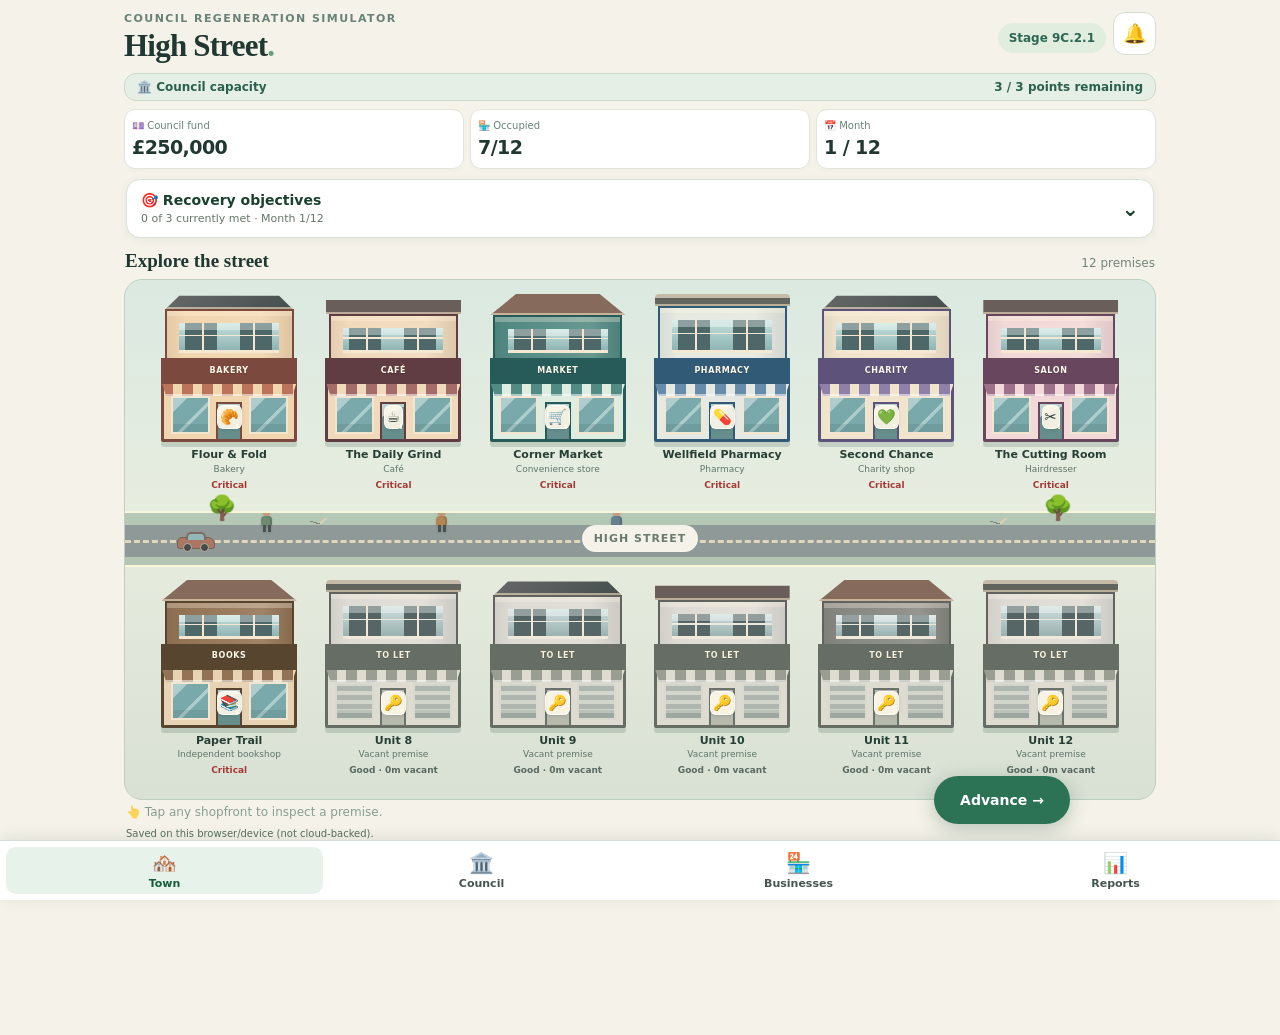
==== commit b5053f1e: "Add files via upload 9C2.1" ====
--- a/index.html
+++ b/index.html
@@ -1,5 +1,5 @@
-<!doctype html><html lang="en"><head><meta charset="UTF-8"><meta name="viewport" content="width=device-width,initial-scale=1,viewport-fit=cover"><title>High Street · Stage 9C.2</title><link rel="stylesheet" href="styles.css"><link rel="stylesheet" href="stage2.css?v=8a1-ui"><style>#details #close{display:none!important}</style><link rel="stylesheet" href="interface.css?v=8b5"><link rel="stylesheet" href="street-art.css?v=9a4"><link rel="stylesheet" href="owner-requests.css?v=9b14"></head><body>
-<main class="shell"><header><div><div class="eyebrow">Council regeneration simulator</div><h1>High Street<span style="color:#65a079">.</span></h1></div><span class="phase">Stage 9C.2</span><button type="button" id="notification" class="notification" aria-label="Notifications">🔔 <span id="notification-count" hidden>0</span></button></header>
+<!doctype html><html lang="en"><head><meta charset="UTF-8"><meta name="viewport" content="width=device-width,initial-scale=1,viewport-fit=cover"><title>High Street · Stage 9C.2.1</title><link rel="stylesheet" href="styles.css"><link rel="stylesheet" href="stage2.css?v=8a1-ui"><style>#details #close{display:none!important}</style><link rel="stylesheet" href="interface.css?v=8b5"><link rel="stylesheet" href="street-art.css?v=9a4"><link rel="stylesheet" href="owner-requests.css?v=9c21"></head><body>
+<main class="shell"><header><div><div class="eyebrow">Council regeneration simulator</div><h1>High Street<span style="color:#65a079">.</span></h1></div><span class="phase">Stage 9C.2.1</span><button type="button" id="notification" class="notification" aria-label="Notifications">🔔 <span id="notification-count" hidden>0</span></button></header>
 <section class="capacity-bar" aria-live="polite"><strong>🏛️ Council capacity</strong><span id="capacity-points">3 / 3 actions remaining</span></section>
 <section class="stats overview-stats" aria-label="Town at a glance"><div class="stat"><small>💷 Council fund</small><b id="budget">—</b></div><div class="stat"><small>🏪 Occupied</small><b id="occupancy">—</b></div><div class="stat"><small>📅 Month</small><b id="month">—</b></div></section>
 <section class="town-metrics" id="town-metrics" aria-label="Town economy"></section>
@@ -21,4 +21,4 @@
 <section class="panel" id="report" hidden aria-live="polite"><h3>Month <span id="report-month"></span> trading report</h3><div class="details"><div class="detail"><small>Combined operating profit</small><strong id="report-profit"></strong></div><div class="detail"><small>Business rates expense</small><strong id="report-rates"></strong></div><div class="detail"><small>Council rates received</small><strong id="report-receipts"></strong></div><div class="detail"><small>Rates policy applied</small><strong id="report-band"></strong></div><div class="detail"><small>Council service costs</small><strong id="report-services"></strong></div><div class="detail"><small>Council fund after receipts and services</small><strong id="report-budget"></strong></div></div><div id="report-risks" class="note"></div></section>
 <section class="panel" id="opportunities" hidden></section><section class="panel" id="details" hidden aria-live="polite"><div class="panel-top"><div><div class="eyebrow" id="detail-premise">Premise</div><h3><span id="detail-icon"></span> <span id="detail-title"></span></h3></div><button class="close" id="close" aria-label="Close details">×</button></div><section id="shop-overview" class="shop-overview" hidden></section><p id="detail-description"></p><details class="shop-meta"><summary>About this premises</summary><div class="details"><div class="detail"><small>Business category</small><strong id="detail-type"></strong></div><div class="detail"><small>Current status</small><strong id="detail-status"></strong></div><div class="detail"><small>Street position</small><strong id="detail-position"></strong></div><div class="detail" id="risk-box"><small>Financial outlook</small><strong id="detail-risk"></strong></div></div></details><section id="grant-section" class="grant-section" hidden></section><section id="financials" class="financials" hidden></section><section id="tenant-section" class="grant-section" hidden></section></section>
 </div></div></div>
-<div class="footer">High Street · Stage 9C.2 · £0 prototype</div></main><script src="data.js"></script><script src="rates.js"></script><script src="grants.js"></script><script src="economy.js"></script><script src="simulation.js"></script><script src="local-economy.js"></script><script src="businesses.js"></script><script src="council.js"></script><script src="strategic-opportunities.js"></script><script src="challenge.js"></script><script src="economic-actions.js"></script><script src="performance.js"></script><script src="capacity.js"></script><script src="property.js"></script><script src="developments.js"></script><script src="app.js?v=8a1-ui"></script><script src="interface.js?v=9c2"></script><script src="street-art.js?v=9a4"></script><script src="owner-requests.js?v=9c11"></script><script src="modal-controller.js?v=9c11"></script></body></html>
+<div class="footer">High Street · Stage 9C.2.1 · £0 prototype</div></main><script src="data.js"></script><script src="rates.js"></script><script src="grants.js"></script><script src="economy.js"></script><script src="simulation.js"></script><script src="local-economy.js"></script><script src="businesses.js"></script><script src="council.js"></script><script src="strategic-opportunities.js"></script><script src="challenge.js"></script><script src="economic-actions.js"></script><script src="performance.js"></script><script src="capacity.js"></script><script src="property.js"></script><script src="developments.js"></script><script src="app.js?v=8a1-ui"></script><script src="interface.js?v=9c2"></script><script src="street-art.js?v=9a4"></script><script src="owner-requests.js?v=9c21"></script><script src="modal-controller.js?v=9c11"></script></body></html>
--- a/owner-requests.css
+++ b/owner-requests.css
@@ -57,3 +57,60 @@
 /* The existing sheet size toggle now operates on any open panel. */
 .modal-sheet:not(.b2-shop-sheet){transition:height .2s ease}
 .modal-sheet:not(.b2-shop-sheet).b2-expanded{height:94dvh;max-height:94dvh}
+
+/* Stage 9C.2.1: one consistent visual contract for all three shop disclosures.
+   Only the shared outer surface and header change; existing contents are untouched. */
+#details .shop-meta,
+#details .owner-support-disclosure,
+#details .finance-collapse {
+  box-sizing:border-box!important;
+  width:100%!important;
+  margin:12px 0!important;
+  padding:0!important;
+  border:1px solid #d5e2d3!important;
+  border-radius:12px!important;
+  background:#fbfcf9!important;
+  overflow:hidden!important;
+}
+#details .shop-meta>summary,
+#details .owner-support-disclosure>summary,
+#details .finance-collapse>summary {
+  box-sizing:border-box!important;
+  width:100%!important;
+  min-height:48px!important;
+  margin:0!important;
+  padding:12px 14px!important;
+  display:flex!important;
+  align-items:center!important;
+  justify-content:flex-start!important;
+  gap:8px!important;
+  font-size:14px!important;
+  font-weight:700!important;
+  line-height:22px!important;
+  text-align:left!important;
+  color:#23543d!important;
+  border:0!important;
+  background:transparent!important;
+  cursor:pointer!important;
+  list-style:none!important;
+}
+#details .shop-meta>summary::after,
+#details .owner-support-disclosure>summary::after,
+#details .finance-collapse>summary::after {
+  content:''!important;
+  margin:0 5px 4px auto!important;
+  width:9px!important;
+  height:9px!important;
+  border-right:2px solid currentColor!important;
+  border-bottom:2px solid currentColor!important;
+  flex:0 0 auto!important;
+  transform:rotate(45deg);
+  transition:transform .16s ease,margin .16s ease;
+}
+#details .shop-meta[open]>summary::after,
+#details .owner-support-disclosure[open]>summary::after,
+#details .finance-collapse[open]>summary::after {
+  transform:rotate(225deg);
+  margin-bottom:-4px!important;
+}
+#details .owner-support-count {margin-left:0!important;}
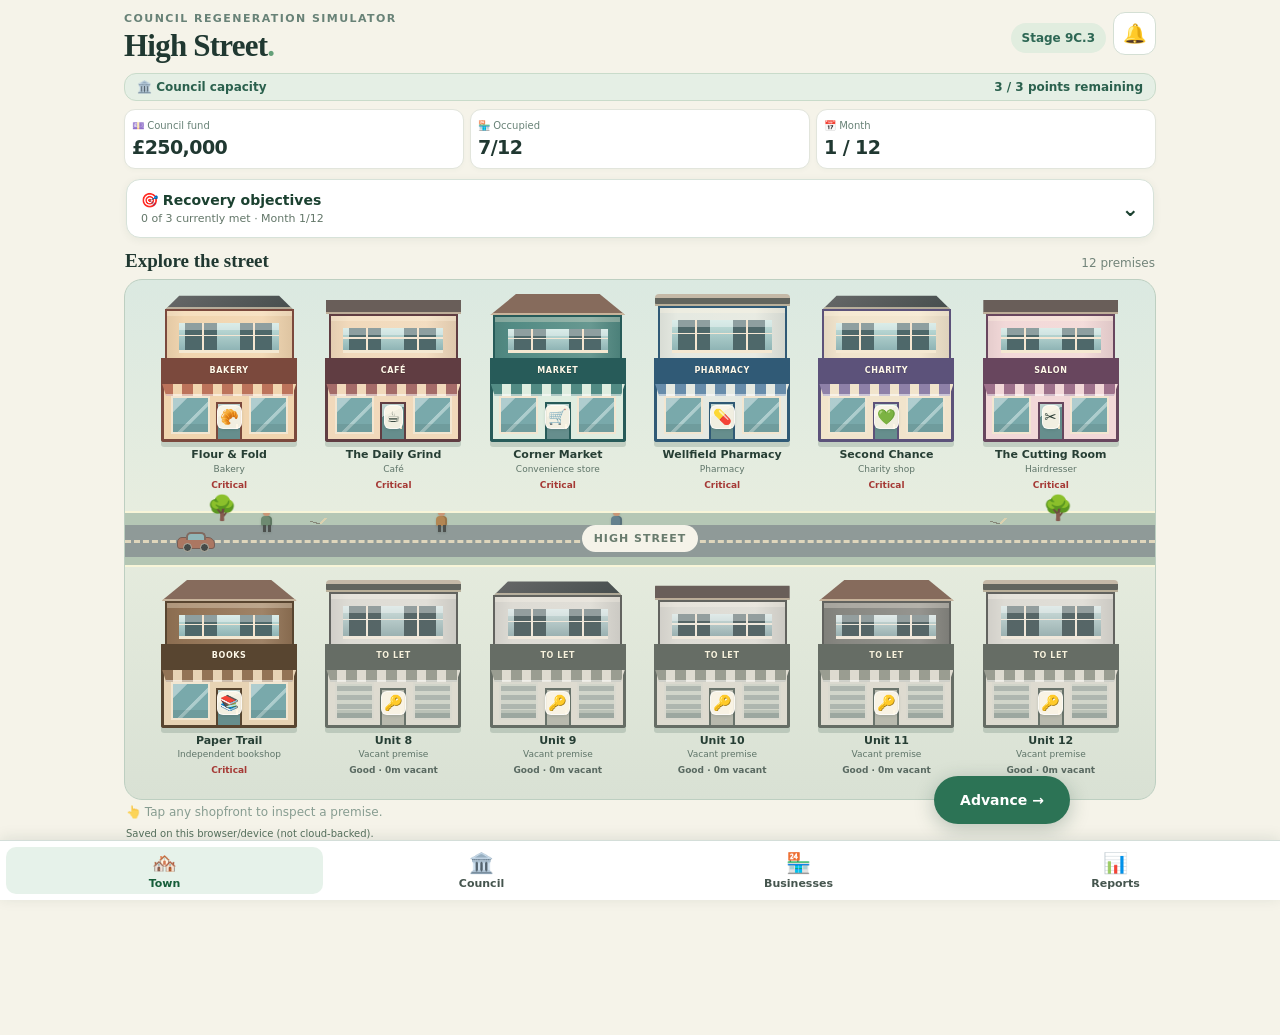
==== commit 0dc24397: "Add files via upload 9C3" ====
--- a/index.html
+++ b/index.html
@@ -1,5 +1,5 @@
-<!doctype html><html lang="en"><head><meta charset="UTF-8"><meta name="viewport" content="width=device-width,initial-scale=1,viewport-fit=cover"><title>High Street · Stage 9C.2.1</title><link rel="stylesheet" href="styles.css"><link rel="stylesheet" href="stage2.css?v=8a1-ui"><style>#details #close{display:none!important}</style><link rel="stylesheet" href="interface.css?v=8b5"><link rel="stylesheet" href="street-art.css?v=9a4"><link rel="stylesheet" href="owner-requests.css?v=9c21"></head><body>
-<main class="shell"><header><div><div class="eyebrow">Council regeneration simulator</div><h1>High Street<span style="color:#65a079">.</span></h1></div><span class="phase">Stage 9C.2.1</span><button type="button" id="notification" class="notification" aria-label="Notifications">🔔 <span id="notification-count" hidden>0</span></button></header>
+<!doctype html><html lang="en"><head><meta charset="UTF-8"><meta name="viewport" content="width=device-width,initial-scale=1,viewport-fit=cover"><title>High Street · Stage 9C.3</title><link rel="stylesheet" href="styles.css"><link rel="stylesheet" href="stage2.css?v=8a1-ui"><style>#details #close{display:none!important}</style><link rel="stylesheet" href="interface.css?v=8b5"><link rel="stylesheet" href="street-art.css?v=9a4"><link rel="stylesheet" href="owner-requests.css?v=9c21"></head><body>
+<main class="shell"><header><div><div class="eyebrow">Council regeneration simulator</div><h1>High Street<span style="color:#65a079">.</span></h1></div><span class="phase">Stage 9C.3</span><button type="button" id="notification" class="notification" aria-label="Notifications">🔔 <span id="notification-count" hidden>0</span></button></header>
 <section class="capacity-bar" aria-live="polite"><strong>🏛️ Council capacity</strong><span id="capacity-points">3 / 3 actions remaining</span></section>
 <section class="stats overview-stats" aria-label="Town at a glance"><div class="stat"><small>💷 Council fund</small><b id="budget">—</b></div><div class="stat"><small>🏪 Occupied</small><b id="occupancy">—</b></div><div class="stat"><small>📅 Month</small><b id="month">—</b></div></section>
 <section class="town-metrics" id="town-metrics" aria-label="Town economy"></section>
@@ -21,4 +21,4 @@
 <section class="panel" id="report" hidden aria-live="polite"><h3>Month <span id="report-month"></span> trading report</h3><div class="details"><div class="detail"><small>Combined operating profit</small><strong id="report-profit"></strong></div><div class="detail"><small>Business rates expense</small><strong id="report-rates"></strong></div><div class="detail"><small>Council rates received</small><strong id="report-receipts"></strong></div><div class="detail"><small>Rates policy applied</small><strong id="report-band"></strong></div><div class="detail"><small>Council service costs</small><strong id="report-services"></strong></div><div class="detail"><small>Council fund after receipts and services</small><strong id="report-budget"></strong></div></div><div id="report-risks" class="note"></div></section>
 <section class="panel" id="opportunities" hidden></section><section class="panel" id="details" hidden aria-live="polite"><div class="panel-top"><div><div class="eyebrow" id="detail-premise">Premise</div><h3><span id="detail-icon"></span> <span id="detail-title"></span></h3></div><button class="close" id="close" aria-label="Close details">×</button></div><section id="shop-overview" class="shop-overview" hidden></section><p id="detail-description"></p><details class="shop-meta"><summary>About this premises</summary><div class="details"><div class="detail"><small>Business category</small><strong id="detail-type"></strong></div><div class="detail"><small>Current status</small><strong id="detail-status"></strong></div><div class="detail"><small>Street position</small><strong id="detail-position"></strong></div><div class="detail" id="risk-box"><small>Financial outlook</small><strong id="detail-risk"></strong></div></div></details><section id="grant-section" class="grant-section" hidden></section><section id="financials" class="financials" hidden></section><section id="tenant-section" class="grant-section" hidden></section></section>
 </div></div></div>
-<div class="footer">High Street · Stage 9C.2.1 · £0 prototype</div></main><script src="data.js"></script><script src="rates.js"></script><script src="grants.js"></script><script src="economy.js"></script><script src="simulation.js"></script><script src="local-economy.js"></script><script src="businesses.js"></script><script src="council.js"></script><script src="strategic-opportunities.js"></script><script src="challenge.js"></script><script src="economic-actions.js"></script><script src="performance.js"></script><script src="capacity.js"></script><script src="property.js"></script><script src="developments.js"></script><script src="app.js?v=8a1-ui"></script><script src="interface.js?v=9c2"></script><script src="street-art.js?v=9a4"></script><script src="owner-requests.js?v=9c21"></script><script src="modal-controller.js?v=9c11"></script></body></html>
+<div class="footer">High Street · Stage 9C.3 · £0 prototype</div></main><script src="data.js"></script><script src="rates.js"></script><script src="grants.js"></script><script src="economy.js"></script><script src="simulation.js"></script><script src="local-economy.js"></script><script src="businesses.js"></script><script src="council.js"></script><script src="strategic-opportunities.js"></script><script src="challenge.js"></script><script src="economic-actions.js"></script><script src="performance.js"></script><script src="capacity.js"></script><script src="property.js"></script><script src="developments.js"></script><script src="app.js?v=8a1-ui"></script><script src="interface.js?v=9c2"></script><script src="street-art.js?v=9a4"></script><script src="owner-request-rules.js?v=9c3"></script><script src="owner-requests.js?v=9c3"></script><script src="modal-controller.js?v=9c11"></script></body></html>
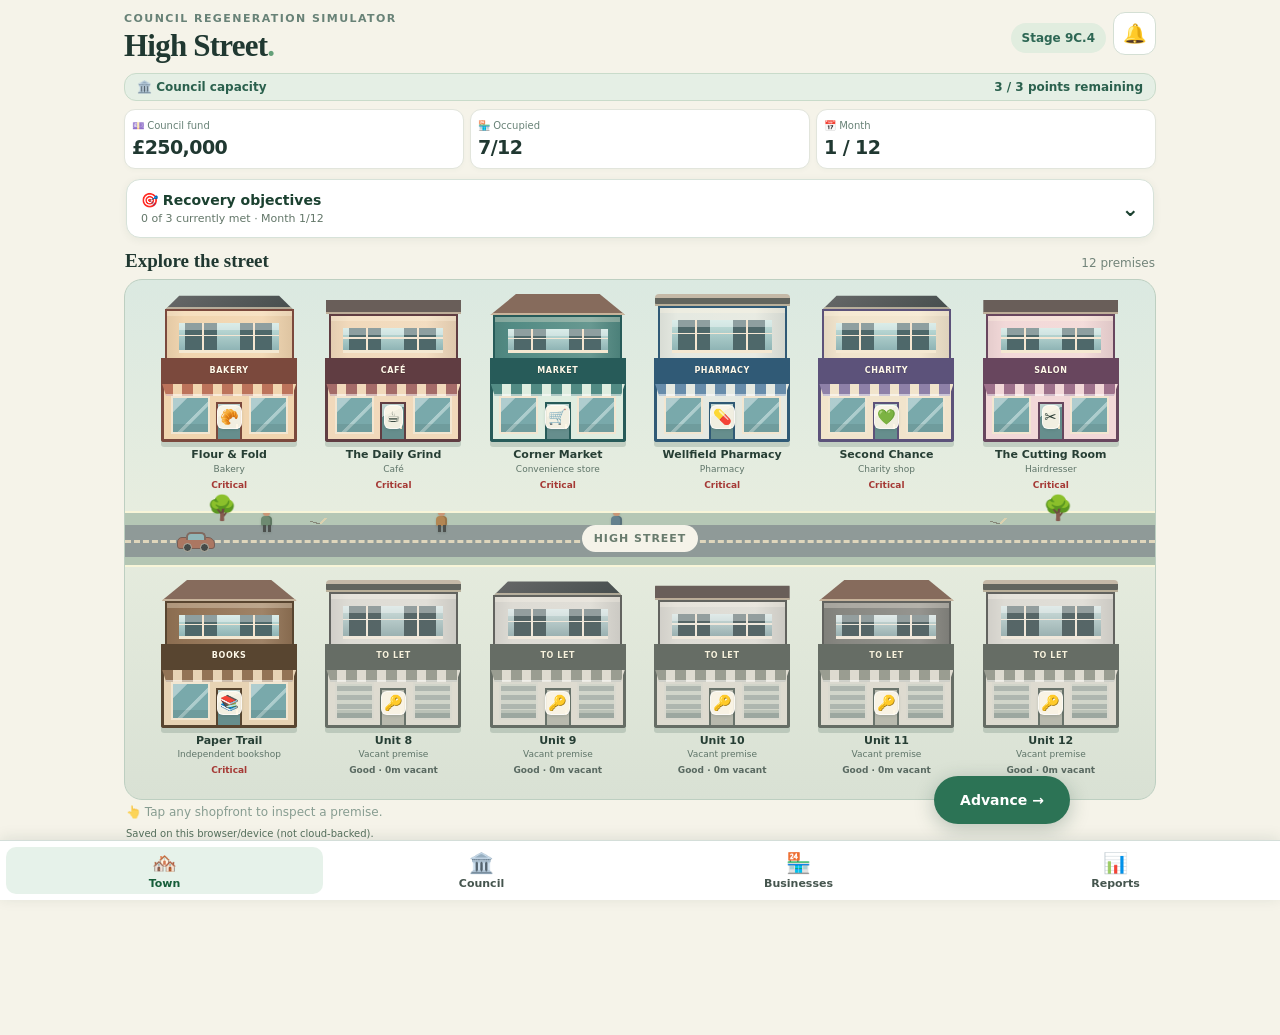
==== commit a2031810: "Add files via upload 9C4" ====
--- a/index.html
+++ b/index.html
@@ -1,5 +1,5 @@
-<!doctype html><html lang="en"><head><meta charset="UTF-8"><meta name="viewport" content="width=device-width,initial-scale=1,viewport-fit=cover"><title>High Street · Stage 9C.3</title><link rel="stylesheet" href="styles.css"><link rel="stylesheet" href="stage2.css?v=8a1-ui"><style>#details #close{display:none!important}</style><link rel="stylesheet" href="interface.css?v=8b5"><link rel="stylesheet" href="street-art.css?v=9a4"><link rel="stylesheet" href="owner-requests.css?v=9c21"></head><body>
-<main class="shell"><header><div><div class="eyebrow">Council regeneration simulator</div><h1>High Street<span style="color:#65a079">.</span></h1></div><span class="phase">Stage 9C.3</span><button type="button" id="notification" class="notification" aria-label="Notifications">🔔 <span id="notification-count" hidden>0</span></button></header>
+<!doctype html><html lang="en"><head><meta charset="UTF-8"><meta name="viewport" content="width=device-width,initial-scale=1,viewport-fit=cover"><title>High Street · Stage 9C.4</title><link rel="stylesheet" href="styles.css"><link rel="stylesheet" href="stage2.css?v=8a1-ui"><style>#details #close{display:none!important}</style><link rel="stylesheet" href="interface.css?v=8b5"><link rel="stylesheet" href="street-art.css?v=9a4"><link rel="stylesheet" href="owner-requests.css?v=9c4"></head><body>
+<main class="shell"><header><div><div class="eyebrow">Council regeneration simulator</div><h1>High Street<span style="color:#65a079">.</span></h1></div><span class="phase">Stage 9C.4</span><button type="button" id="notification" class="notification" aria-label="Notifications">🔔 <span id="notification-count" hidden>0</span></button></header>
 <section class="capacity-bar" aria-live="polite"><strong>🏛️ Council capacity</strong><span id="capacity-points">3 / 3 actions remaining</span></section>
 <section class="stats overview-stats" aria-label="Town at a glance"><div class="stat"><small>💷 Council fund</small><b id="budget">—</b></div><div class="stat"><small>🏪 Occupied</small><b id="occupancy">—</b></div><div class="stat"><small>📅 Month</small><b id="month">—</b></div></section>
 <section class="town-metrics" id="town-metrics" aria-label="Town economy"></section>
@@ -21,4 +21,4 @@
 <section class="panel" id="report" hidden aria-live="polite"><h3>Month <span id="report-month"></span> trading report</h3><div class="details"><div class="detail"><small>Combined operating profit</small><strong id="report-profit"></strong></div><div class="detail"><small>Business rates expense</small><strong id="report-rates"></strong></div><div class="detail"><small>Council rates received</small><strong id="report-receipts"></strong></div><div class="detail"><small>Rates policy applied</small><strong id="report-band"></strong></div><div class="detail"><small>Council service costs</small><strong id="report-services"></strong></div><div class="detail"><small>Council fund after receipts and services</small><strong id="report-budget"></strong></div></div><div id="report-risks" class="note"></div></section>
 <section class="panel" id="opportunities" hidden></section><section class="panel" id="details" hidden aria-live="polite"><div class="panel-top"><div><div class="eyebrow" id="detail-premise">Premise</div><h3><span id="detail-icon"></span> <span id="detail-title"></span></h3></div><button class="close" id="close" aria-label="Close details">×</button></div><section id="shop-overview" class="shop-overview" hidden></section><p id="detail-description"></p><details class="shop-meta"><summary>About this premises</summary><div class="details"><div class="detail"><small>Business category</small><strong id="detail-type"></strong></div><div class="detail"><small>Current status</small><strong id="detail-status"></strong></div><div class="detail"><small>Street position</small><strong id="detail-position"></strong></div><div class="detail" id="risk-box"><small>Financial outlook</small><strong id="detail-risk"></strong></div></div></details><section id="grant-section" class="grant-section" hidden></section><section id="financials" class="financials" hidden></section><section id="tenant-section" class="grant-section" hidden></section></section>
 </div></div></div>
-<div class="footer">High Street · Stage 9C.3 · £0 prototype</div></main><script src="data.js"></script><script src="rates.js"></script><script src="grants.js"></script><script src="economy.js"></script><script src="simulation.js"></script><script src="local-economy.js"></script><script src="businesses.js"></script><script src="council.js"></script><script src="strategic-opportunities.js"></script><script src="challenge.js"></script><script src="economic-actions.js"></script><script src="performance.js"></script><script src="capacity.js"></script><script src="property.js"></script><script src="developments.js"></script><script src="app.js?v=8a1-ui"></script><script src="interface.js?v=9c2"></script><script src="street-art.js?v=9a4"></script><script src="owner-request-rules.js?v=9c3"></script><script src="owner-requests.js?v=9c3"></script><script src="modal-controller.js?v=9c11"></script></body></html>
+<div class="footer">High Street · Stage 9C.4 · £0 prototype</div></main><script src="data.js"></script><script src="rates.js"></script><script src="grants.js"></script><script src="economy.js"></script><script src="simulation.js"></script><script src="local-economy.js"></script><script src="businesses.js"></script><script src="council.js"></script><script src="strategic-opportunities.js"></script><script src="challenge.js"></script><script src="economic-actions.js"></script><script src="performance.js"></script><script src="capacity.js"></script><script src="property.js"></script><script src="developments.js"></script><script src="app.js?v=8a1-ui"></script><script src="interface.js?v=9c2"></script><script src="street-art.js?v=9a4"></script><script src="owner-request-rules.js?v=9c3"></script><script src="owner-requests.js?v=9c3"></script><script src="modal-controller.js?v=9c11"></script></body></html>
--- a/owner-requests.css
+++ b/owner-requests.css
@@ -1,9 +1,10 @@
-/* Stage 9B.1 — optional owner requests. No fixed overlays or street hit targets. */
+/* Stage 9C.4 — consolidated owner requests and disclosure styling.
+   Existing visual values retained; economic logic and modal behaviour unchanged. */
 .owner-request-section{margin:14px 0;padding:11px 0;border-top:1px solid #dce6da}
 .owner-request-section h4{margin:0 0 9px;font-size:15px;color:#294c3b}
-.owner-request-card{border:1px solid #d5e2d3;background:#f8faf5;border-radius:12px;padding:12px;margin:9px 0}
+.owner-request-card{border:1px solid #d5e2d3;background:#f8faf5;border-radius:12px;padding:10px;margin:7px 0}
 .owner-request-card strong{display:block;font-size:13px;line-height:1.45}
-.owner-request-card p{font-size:12px;line-height:1.5;margin:7px 0!important;color:#43584a}
+.owner-request-card p{font-size:12px;line-height:1.35;margin:4px 0!important;color:#43584a}
 .owner-request-card .owner-request-meta{font-size:11px;color:#647c69}
 .owner-request-actions{display:grid;gap:7px;margin-top:10px}
 .owner-request-actions button{font:inherit;font-size:12px;font-weight:750;padding:11px;border-radius:9px;background:white;border:1px solid #a9c8b5;color:#285d46;min-height:44px;cursor:pointer}
@@ -11,9 +12,7 @@
 .owner-request-actions button:disabled{opacity:.48;cursor:not-allowed}
 .owner-request-actions button:focus-visible{outline:3px solid #1f6a8d;outline-offset:2px}
 
-/* 9B.1 revised: compact, one-preview-at-a-time option selector */
-.owner-request-card{padding:10px;margin:7px 0}
-.owner-request-card p{margin:4px 0!important;line-height:1.35}
+/* Compact, one-preview-at-a-time option selector */
 .owner-request-card .owner-request-description{font-size:12px}
 .owner-request-options{display:grid;grid-template-columns:repeat(3,minmax(0,1fr));gap:5px;margin-top:8px}
 .owner-request-option{min-height:40px;padding:5px 3px;border:1px solid #bbcebe;border-radius:8px;background:#fff;color:#2b5a47;font-weight:700;font-size:11px;cursor:pointer}
@@ -25,9 +24,7 @@
 .owner-request-confirm:disabled{opacity:.5}
 .owner-request-option:focus-visible,.owner-request-confirm:focus-visible{outline:3px solid #216a8b;outline-offset:2px}
 
-/* Stage 9B.1.1 — compact combined shop support and request indicator. */
-.owner-support-disclosure{margin:12px 0;border:1px solid #d5e2d3;border-radius:12px;background:#fbfcf9;overflow:hidden}
-.owner-support-disclosure>summary{min-height:46px;padding:12px;display:flex;gap:8px;align-items:center;justify-content:space-between;font-size:13px;font-weight:800;color:#294d3c;cursor:pointer;list-style-position:inside}
+/* Combined shop support and request indicator */
 .owner-support-disclosure>summary:focus-visible{outline:3px solid #216a8b;outline-offset:-3px}
 .owner-support-count{display:inline-flex;align-items:center;justify-content:center;flex:0 0 auto;min-width:22px;height:22px;padding:0 6px;background:#2f7355;color:white;border-radius:999px;font-size:12px}
 .owner-support-body{padding:0 10px 10px}
@@ -39,26 +36,15 @@
 .owner-support-body .owner-grant-condensed button{min-height:40px;margin-top:5px}
 .owner-business-request-badge{margin-left:auto;padding:4px 7px;border-radius:99px;background:#dfeddf;color:#286046;font-size:10px;font-weight:800;white-space:nowrap}
 
-/* 9B.1.3 — consistent detail disclosure headers and explicit chevrons. */
-#details .shop-meta>summary,
-#details .owner-support-disclosure>summary,
-#details .finance-collapse>summary{font-size:14px!important;font-weight:700!important;line-height:1.3!important;color:#23543d!important;min-height:46px;display:flex;align-items:center;gap:8px;padding:12px!important;cursor:pointer;list-style:none}
+/* Shared disclosure marker suppression (Safari). */
 #details .shop-meta>summary::-webkit-details-marker,
 #details .owner-support-disclosure>summary::-webkit-details-marker,
 #details .finance-collapse>summary::-webkit-details-marker{display:none}
-#details .shop-meta>summary::after,
-#details .owner-support-disclosure>summary::after,
-#details .finance-collapse>summary::after{content:'';display:inline-block;width:9px;height:9px;box-sizing:border-box;border-right:2px solid currentColor;border-bottom:2px solid currentColor;transform:rotate(45deg);flex:0 0 auto;margin:0 5px 4px auto;transition:transform .16s ease,margin .16s ease}
-#details .shop-meta[open]>summary::after,
-#details .owner-support-disclosure[open]>summary::after,
-#details .finance-collapse[open]>summary::after{transform:rotate(225deg);margin-bottom:-4px}
-#details .owner-support-count{margin-left:auto}
-#details .owner-support-count+span{margin-left:0}
 /* The existing sheet size toggle now operates on any open panel. */
 .modal-sheet:not(.b2-shop-sheet){transition:height .2s ease}
 .modal-sheet:not(.b2-shop-sheet).b2-expanded{height:94dvh;max-height:94dvh}
 
-/* Stage 9C.2.1: one consistent visual contract for all three shop disclosures.
+/* Shared visual contract for all three shop disclosures.
    Only the shared outer surface and header change; existing contents are untouched. */
 #details .shop-meta,
 #details .owner-support-disclosure,
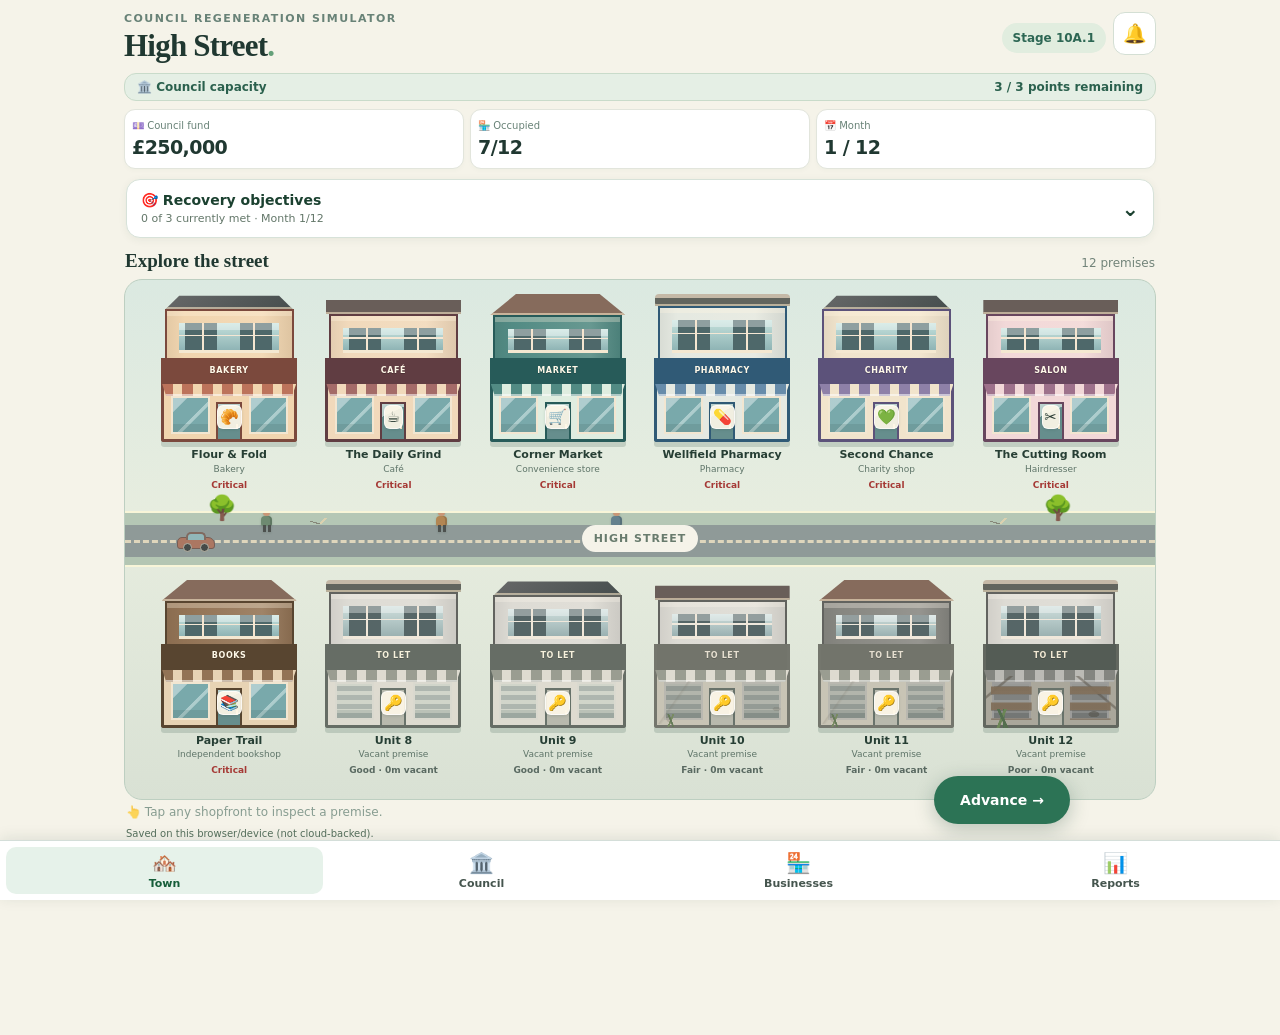
==== commit f89aa4af: "Add files via upload 10A" ====
--- a/index.html
+++ b/index.html
@@ -1,5 +1,5 @@
-<!doctype html><html lang="en"><head><meta charset="UTF-8"><meta name="viewport" content="width=device-width,initial-scale=1,viewport-fit=cover"><title>High Street · Stage 9C.4</title><link rel="stylesheet" href="styles.css"><link rel="stylesheet" href="stage2.css?v=8a1-ui"><style>#details #close{display:none!important}</style><link rel="stylesheet" href="interface.css?v=8b5"><link rel="stylesheet" href="street-art.css?v=9a4"><link rel="stylesheet" href="owner-requests.css?v=9c4"></head><body>
-<main class="shell"><header><div><div class="eyebrow">Council regeneration simulator</div><h1>High Street<span style="color:#65a079">.</span></h1></div><span class="phase">Stage 9C.4</span><button type="button" id="notification" class="notification" aria-label="Notifications">🔔 <span id="notification-count" hidden>0</span></button></header>
+<!doctype html><html lang="en"><head><meta charset="UTF-8"><meta name="viewport" content="width=device-width,initial-scale=1,viewport-fit=cover"><title>High Street · Stage 10A.1</title><link rel="stylesheet" href="styles.css"><link rel="stylesheet" href="stage2.css?v=8a1-ui"><style>#details #close{display:none!important}</style><link rel="stylesheet" href="interface.css?v=8b5"><link rel="stylesheet" href="street-art.css?v=9a4"><link rel="stylesheet" href="owner-requests.css?v=9c4"></head><body>
+<main class="shell"><header><div><div class="eyebrow">Council regeneration simulator</div><h1>High Street<span style="color:#65a079">.</span></h1></div><span class="phase">Stage 10A.1</span><button type="button" id="notification" class="notification" aria-label="Notifications">🔔 <span id="notification-count" hidden>0</span></button></header>
 <section class="capacity-bar" aria-live="polite"><strong>🏛️ Council capacity</strong><span id="capacity-points">3 / 3 actions remaining</span></section>
 <section class="stats overview-stats" aria-label="Town at a glance"><div class="stat"><small>💷 Council fund</small><b id="budget">—</b></div><div class="stat"><small>🏪 Occupied</small><b id="occupancy">—</b></div><div class="stat"><small>📅 Month</small><b id="month">—</b></div></section>
 <section class="town-metrics" id="town-metrics" aria-label="Town economy"></section>
@@ -21,4 +21,4 @@
 <section class="panel" id="report" hidden aria-live="polite"><h3>Month <span id="report-month"></span> trading report</h3><div class="details"><div class="detail"><small>Combined operating profit</small><strong id="report-profit"></strong></div><div class="detail"><small>Business rates expense</small><strong id="report-rates"></strong></div><div class="detail"><small>Council rates received</small><strong id="report-receipts"></strong></div><div class="detail"><small>Rates policy applied</small><strong id="report-band"></strong></div><div class="detail"><small>Council service costs</small><strong id="report-services"></strong></div><div class="detail"><small>Council fund after receipts and services</small><strong id="report-budget"></strong></div></div><div id="report-risks" class="note"></div></section>
 <section class="panel" id="opportunities" hidden></section><section class="panel" id="details" hidden aria-live="polite"><div class="panel-top"><div><div class="eyebrow" id="detail-premise">Premise</div><h3><span id="detail-icon"></span> <span id="detail-title"></span></h3></div><button class="close" id="close" aria-label="Close details">×</button></div><section id="shop-overview" class="shop-overview" hidden></section><p id="detail-description"></p><details class="shop-meta"><summary>About this premises</summary><div class="details"><div class="detail"><small>Business category</small><strong id="detail-type"></strong></div><div class="detail"><small>Current status</small><strong id="detail-status"></strong></div><div class="detail"><small>Street position</small><strong id="detail-position"></strong></div><div class="detail" id="risk-box"><small>Financial outlook</small><strong id="detail-risk"></strong></div></div></details><section id="grant-section" class="grant-section" hidden></section><section id="financials" class="financials" hidden></section><section id="tenant-section" class="grant-section" hidden></section></section>
 </div></div></div>
-<div class="footer">High Street · Stage 9C.4 · £0 prototype</div></main><script src="data.js"></script><script src="rates.js"></script><script src="grants.js"></script><script src="economy.js"></script><script src="simulation.js"></script><script src="local-economy.js"></script><script src="businesses.js"></script><script src="council.js"></script><script src="strategic-opportunities.js"></script><script src="challenge.js"></script><script src="economic-actions.js"></script><script src="performance.js"></script><script src="capacity.js"></script><script src="property.js"></script><script src="developments.js"></script><script src="app.js?v=8a1-ui"></script><script src="interface.js?v=9c2"></script><script src="street-art.js?v=9a4"></script><script src="owner-request-rules.js?v=9c3"></script><script src="owner-requests.js?v=9c3"></script><script src="modal-controller.js?v=9c11"></script></body></html>
+<div class="footer">High Street · Stage 10A.1 · £0 prototype</div></main><script src="data.js"></script><script src="rates.js"></script><script src="grants.js"></script><script src="economy.js"></script><script src="simulation.js"></script><script src="local-economy.js"></script><script src="businesses.js"></script><script src="council.js"></script><script src="strategic-opportunities.js"></script><script src="challenge.js"></script><script src="economic-actions.js"></script><script src="performance.js"></script><script src="capacity.js"></script><script src="property.js?v=10a1"></script><script src="developments.js"></script><script src="app.js?v=8a1-ui"></script><script src="interface.js?v=9c2"></script><script src="street-art.js?v=9a4"></script><script src="owner-request-rules.js?v=9c3"></script><script src="owner-requests.js?v=9c3"></script><script src="modal-controller.js?v=9c11"></script><script src="property-condition.js?v=10a1"></script></body></html>
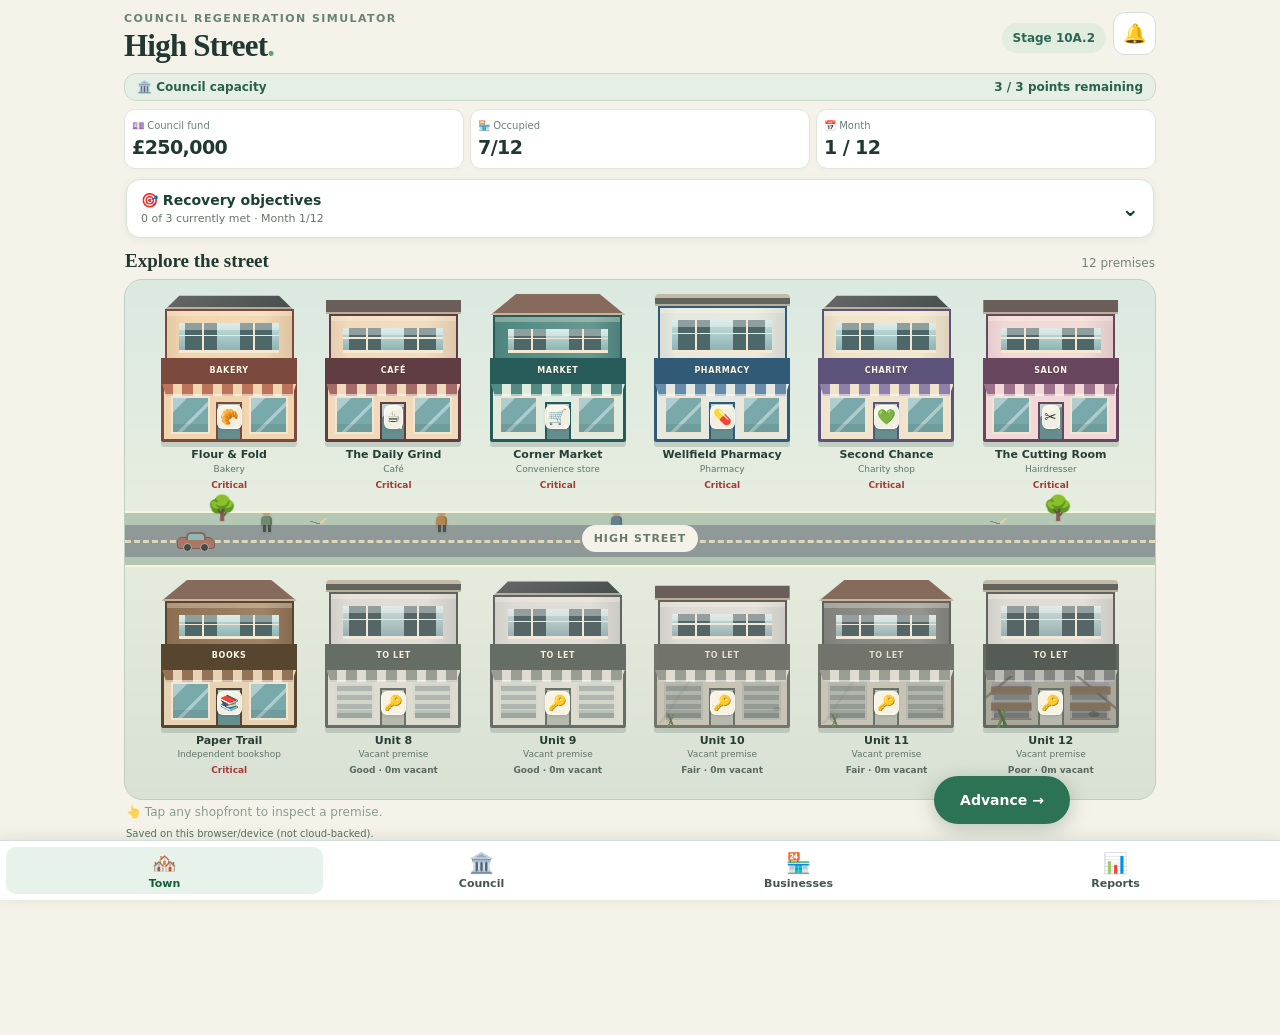
==== commit 17a3b259: "Add files via upload" ====
--- a/index.html
+++ b/index.html
@@ -1,5 +1,5 @@
-<!doctype html><html lang="en"><head><meta charset="UTF-8"><meta name="viewport" content="width=device-width,initial-scale=1,viewport-fit=cover"><title>High Street · Stage 10A.1</title><link rel="stylesheet" href="styles.css"><link rel="stylesheet" href="stage2.css?v=8a1-ui"><style>#details #close{display:none!important}</style><link rel="stylesheet" href="interface.css?v=8b5"><link rel="stylesheet" href="street-art.css?v=9a4"><link rel="stylesheet" href="owner-requests.css?v=9c4"></head><body>
-<main class="shell"><header><div><div class="eyebrow">Council regeneration simulator</div><h1>High Street<span style="color:#65a079">.</span></h1></div><span class="phase">Stage 10A.1</span><button type="button" id="notification" class="notification" aria-label="Notifications">🔔 <span id="notification-count" hidden>0</span></button></header>
+<!doctype html><html lang="en"><head><meta charset="UTF-8"><meta name="viewport" content="width=device-width,initial-scale=1,viewport-fit=cover"><title>High Street · Stage 10A.2</title><link rel="stylesheet" href="styles.css"><link rel="stylesheet" href="stage2.css?v=8a1-ui"><style>#details #close{display:none!important}</style><link rel="stylesheet" href="interface.css?v=8b5"><link rel="stylesheet" href="street-art.css?v=9a4"><link rel="stylesheet" href="owner-requests.css?v=9c4"><link rel="stylesheet" href="property-improvements.css?v=10a2"></head><body>
+<main class="shell"><header><div><div class="eyebrow">Council regeneration simulator</div><h1>High Street<span style="color:#65a079">.</span></h1></div><span class="phase">Stage 10A.2</span><button type="button" id="notification" class="notification" aria-label="Notifications">🔔 <span id="notification-count" hidden>0</span></button></header>
 <section class="capacity-bar" aria-live="polite"><strong>🏛️ Council capacity</strong><span id="capacity-points">3 / 3 actions remaining</span></section>
 <section class="stats overview-stats" aria-label="Town at a glance"><div class="stat"><small>💷 Council fund</small><b id="budget">—</b></div><div class="stat"><small>🏪 Occupied</small><b id="occupancy">—</b></div><div class="stat"><small>📅 Month</small><b id="month">—</b></div></section>
 <section class="town-metrics" id="town-metrics" aria-label="Town economy"></section>
@@ -21,4 +21,4 @@
 <section class="panel" id="report" hidden aria-live="polite"><h3>Month <span id="report-month"></span> trading report</h3><div class="details"><div class="detail"><small>Combined operating profit</small><strong id="report-profit"></strong></div><div class="detail"><small>Business rates expense</small><strong id="report-rates"></strong></div><div class="detail"><small>Council rates received</small><strong id="report-receipts"></strong></div><div class="detail"><small>Rates policy applied</small><strong id="report-band"></strong></div><div class="detail"><small>Council service costs</small><strong id="report-services"></strong></div><div class="detail"><small>Council fund after receipts and services</small><strong id="report-budget"></strong></div></div><div id="report-risks" class="note"></div></section>
 <section class="panel" id="opportunities" hidden></section><section class="panel" id="details" hidden aria-live="polite"><div class="panel-top"><div><div class="eyebrow" id="detail-premise">Premise</div><h3><span id="detail-icon"></span> <span id="detail-title"></span></h3></div><button class="close" id="close" aria-label="Close details">×</button></div><section id="shop-overview" class="shop-overview" hidden></section><p id="detail-description"></p><details class="shop-meta"><summary>About this premises</summary><div class="details"><div class="detail"><small>Business category</small><strong id="detail-type"></strong></div><div class="detail"><small>Current status</small><strong id="detail-status"></strong></div><div class="detail"><small>Street position</small><strong id="detail-position"></strong></div><div class="detail" id="risk-box"><small>Financial outlook</small><strong id="detail-risk"></strong></div></div></details><section id="grant-section" class="grant-section" hidden></section><section id="financials" class="financials" hidden></section><section id="tenant-section" class="grant-section" hidden></section></section>
 </div></div></div>
-<div class="footer">High Street · Stage 10A.1 · £0 prototype</div></main><script src="data.js"></script><script src="rates.js"></script><script src="grants.js"></script><script src="economy.js"></script><script src="simulation.js"></script><script src="local-economy.js"></script><script src="businesses.js"></script><script src="council.js"></script><script src="strategic-opportunities.js"></script><script src="challenge.js"></script><script src="economic-actions.js"></script><script src="performance.js"></script><script src="capacity.js"></script><script src="property.js?v=10a1"></script><script src="developments.js"></script><script src="app.js?v=8a1-ui"></script><script src="interface.js?v=9c2"></script><script src="street-art.js?v=9a4"></script><script src="owner-request-rules.js?v=9c3"></script><script src="owner-requests.js?v=9c3"></script><script src="modal-controller.js?v=9c11"></script><script src="property-condition.js?v=10a1"></script></body></html>
+<div class="footer">High Street · Stage 10A.2 · £0 prototype</div></main><script src="data.js"></script><script src="rates.js"></script><script src="grants.js"></script><script src="economy.js"></script><script src="simulation.js"></script><script src="local-economy.js"></script><script src="businesses.js"></script><script src="council.js"></script><script src="strategic-opportunities.js"></script><script src="challenge.js"></script><script src="economic-actions.js"></script><script src="performance.js"></script><script src="capacity.js"></script><script src="property.js?v=10a1"></script><script src="developments.js"></script><script src="app.js?v=8a1-ui"></script><script src="interface.js?v=9c2"></script><script src="street-art.js?v=9a4"></script><script src="owner-request-rules.js?v=9c3"></script><script src="owner-requests.js?v=9c3"></script><script src="modal-controller.js?v=9c11"></script><script src="property-condition.js?v=10a1"></script><script src="property-improvements.js?v=10a2"></script></body></html>
--- a/property-improvements.css
+++ b/property-improvements.css
@@ -0,0 +1,13 @@
+/* Stage 10A.2: standalone vacancy-grant presentation, reusing existing palette. */
+.hs10-improvement-panel{margin:14px 0;padding:13px;border:1px solid #d0dfce;border-radius:13px;background:#f0f6ee}
+.hs10-improvement-panel h4{margin:0 0 7px;font-size:16px;color:#204e36}
+.hs10-improvement-panel p{font-size:12px;line-height:1.5;margin:6px 0}
+.hs10-muted{color:#4f6f5d}
+.hs10-condition-brief{display:grid;gap:5px;margin:10px 0 12px;padding:10px;background:white;border-radius:9px}
+.hs10-condition-brief strong{font-size:13px}.hs10-condition-brief small{font-size:11px;color:#4f6f5d}
+.hs10-grant-option{display:grid;gap:5px;border-top:1px solid #d2dfd0;padding:13px 0 7px}
+.hs10-grant-option strong{font-size:13px;color:#214b36}
+.hs10-grant-option p{margin:0}.hs10-grant-option small{font-size:11px;color:#455d4b;line-height:1.45}
+.hs10-grant-option button{min-height:44px;margin-top:5px;border:0;border-radius:9px;background:#2c7355;color:white;padding:10px;font-size:13px;font-weight:750;cursor:pointer;text-align:center}
+.hs10-grant-option button:disabled{background:#96a49c;cursor:not-allowed}
+.hs10-grant-option .hs10-unavailable{color:#86563e}.hs10-used{font-weight:650}
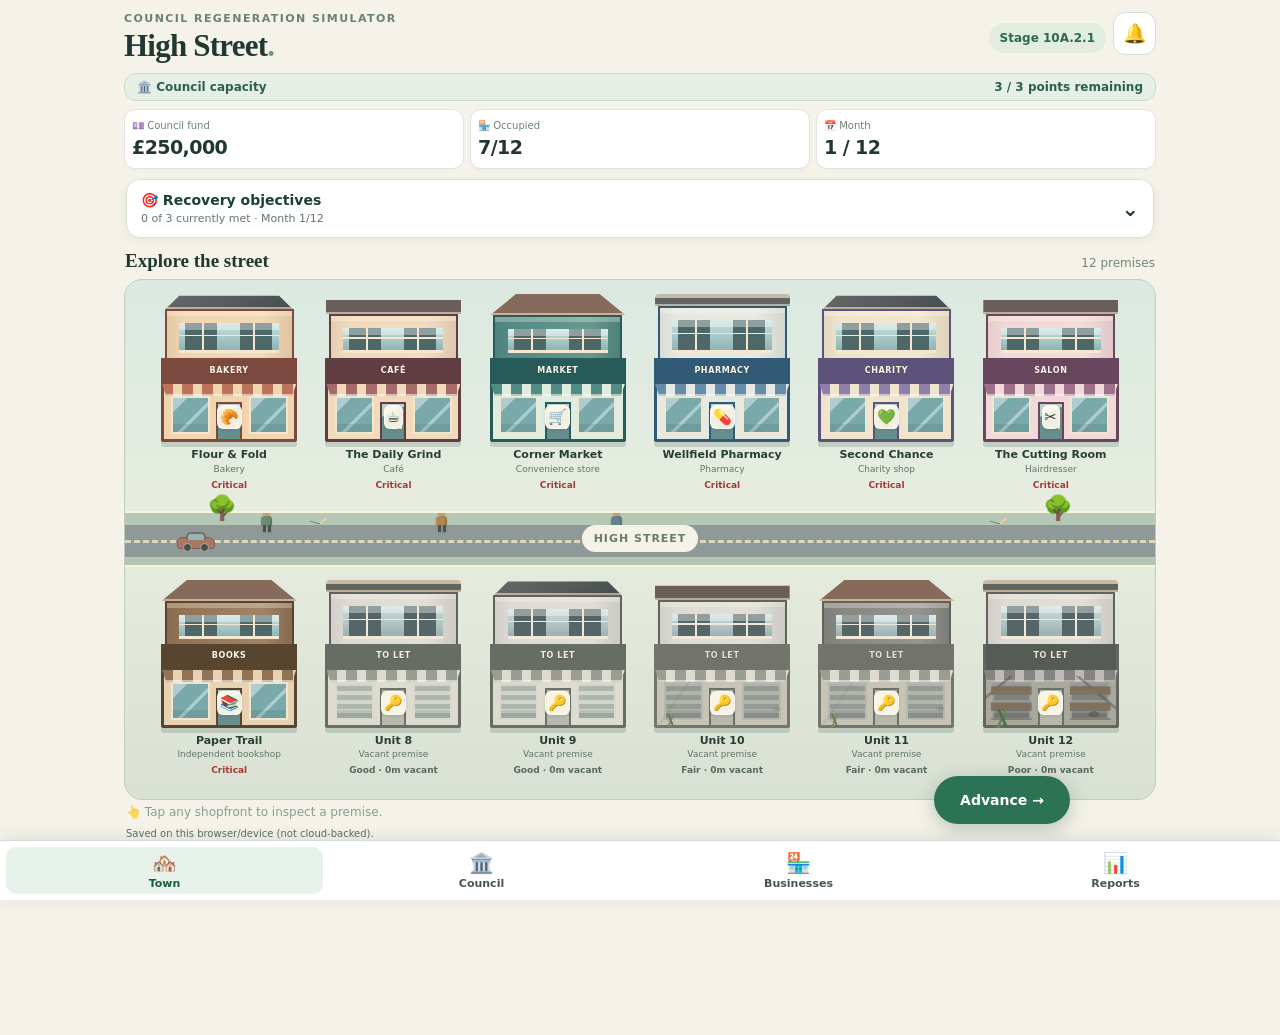
==== commit cf8c1484: "Add files via upload" ====
--- a/index.html
+++ b/index.html
@@ -1,5 +1,5 @@
-<!doctype html><html lang="en"><head><meta charset="UTF-8"><meta name="viewport" content="width=device-width,initial-scale=1,viewport-fit=cover"><title>High Street · Stage 10A.2</title><link rel="stylesheet" href="styles.css"><link rel="stylesheet" href="stage2.css?v=8a1-ui"><style>#details #close{display:none!important}</style><link rel="stylesheet" href="interface.css?v=8b5"><link rel="stylesheet" href="street-art.css?v=9a4"><link rel="stylesheet" href="owner-requests.css?v=9c4"><link rel="stylesheet" href="property-improvements.css?v=10a2"></head><body>
-<main class="shell"><header><div><div class="eyebrow">Council regeneration simulator</div><h1>High Street<span style="color:#65a079">.</span></h1></div><span class="phase">Stage 10A.2</span><button type="button" id="notification" class="notification" aria-label="Notifications">🔔 <span id="notification-count" hidden>0</span></button></header>
+<!doctype html><html lang="en"><head><meta charset="UTF-8"><meta name="viewport" content="width=device-width,initial-scale=1,viewport-fit=cover"><title>High Street · Stage 10A.2.1</title><link rel="stylesheet" href="styles.css"><link rel="stylesheet" href="stage2.css?v=8a1-ui"><style>#details #close{display:none!important}</style><link rel="stylesheet" href="interface.css?v=8b5"><link rel="stylesheet" href="street-art.css?v=9a4"><link rel="stylesheet" href="owner-requests.css?v=9c4"><link rel="stylesheet" href="property-improvements.css?v=10a21"></head><body>
+<main class="shell"><header><div><div class="eyebrow">Council regeneration simulator</div><h1>High Street<span style="color:#65a079">.</span></h1></div><span class="phase">Stage 10A.2.1</span><button type="button" id="notification" class="notification" aria-label="Notifications">🔔 <span id="notification-count" hidden>0</span></button></header>
 <section class="capacity-bar" aria-live="polite"><strong>🏛️ Council capacity</strong><span id="capacity-points">3 / 3 actions remaining</span></section>
 <section class="stats overview-stats" aria-label="Town at a glance"><div class="stat"><small>💷 Council fund</small><b id="budget">—</b></div><div class="stat"><small>🏪 Occupied</small><b id="occupancy">—</b></div><div class="stat"><small>📅 Month</small><b id="month">—</b></div></section>
 <section class="town-metrics" id="town-metrics" aria-label="Town economy"></section>
@@ -21,4 +21,4 @@
 <section class="panel" id="report" hidden aria-live="polite"><h3>Month <span id="report-month"></span> trading report</h3><div class="details"><div class="detail"><small>Combined operating profit</small><strong id="report-profit"></strong></div><div class="detail"><small>Business rates expense</small><strong id="report-rates"></strong></div><div class="detail"><small>Council rates received</small><strong id="report-receipts"></strong></div><div class="detail"><small>Rates policy applied</small><strong id="report-band"></strong></div><div class="detail"><small>Council service costs</small><strong id="report-services"></strong></div><div class="detail"><small>Council fund after receipts and services</small><strong id="report-budget"></strong></div></div><div id="report-risks" class="note"></div></section>
 <section class="panel" id="opportunities" hidden></section><section class="panel" id="details" hidden aria-live="polite"><div class="panel-top"><div><div class="eyebrow" id="detail-premise">Premise</div><h3><span id="detail-icon"></span> <span id="detail-title"></span></h3></div><button class="close" id="close" aria-label="Close details">×</button></div><section id="shop-overview" class="shop-overview" hidden></section><p id="detail-description"></p><details class="shop-meta"><summary>About this premises</summary><div class="details"><div class="detail"><small>Business category</small><strong id="detail-type"></strong></div><div class="detail"><small>Current status</small><strong id="detail-status"></strong></div><div class="detail"><small>Street position</small><strong id="detail-position"></strong></div><div class="detail" id="risk-box"><small>Financial outlook</small><strong id="detail-risk"></strong></div></div></details><section id="grant-section" class="grant-section" hidden></section><section id="financials" class="financials" hidden></section><section id="tenant-section" class="grant-section" hidden></section></section>
 </div></div></div>
-<div class="footer">High Street · Stage 10A.2 · £0 prototype</div></main><script src="data.js"></script><script src="rates.js"></script><script src="grants.js"></script><script src="economy.js"></script><script src="simulation.js"></script><script src="local-economy.js"></script><script src="businesses.js"></script><script src="council.js"></script><script src="strategic-opportunities.js"></script><script src="challenge.js"></script><script src="economic-actions.js"></script><script src="performance.js"></script><script src="capacity.js"></script><script src="property.js?v=10a1"></script><script src="developments.js"></script><script src="app.js?v=8a1-ui"></script><script src="interface.js?v=9c2"></script><script src="street-art.js?v=9a4"></script><script src="owner-request-rules.js?v=9c3"></script><script src="owner-requests.js?v=9c3"></script><script src="modal-controller.js?v=9c11"></script><script src="property-condition.js?v=10a1"></script><script src="property-improvements.js?v=10a2"></script></body></html>
+<div class="footer">High Street · Stage 10A.2.1 · £0 prototype</div></main><script src="data.js"></script><script src="rates.js"></script><script src="grants.js"></script><script src="economy.js"></script><script src="simulation.js"></script><script src="local-economy.js"></script><script src="businesses.js"></script><script src="council.js"></script><script src="strategic-opportunities.js"></script><script src="challenge.js"></script><script src="economic-actions.js"></script><script src="performance.js"></script><script src="capacity.js"></script><script src="property.js?v=10a1"></script><script src="developments.js"></script><script src="app.js?v=8a1-ui"></script><script src="interface.js?v=9c2"></script><script src="street-art.js?v=9a4"></script><script src="owner-request-rules.js?v=9c3"></script><script src="owner-requests.js?v=10a21"></script><script src="modal-controller.js?v=9c11"></script><script src="property-condition.js?v=10a1"></script><script src="property-improvements.js?v=10a21"></script><script src="ui-feedback.js?v=10a21"></script></body></html>
--- a/property-improvements.css
+++ b/property-improvements.css
@@ -11,3 +11,14 @@
 .hs10-grant-option button{min-height:44px;margin-top:5px;border:0;border-radius:9px;background:#2c7355;color:white;padding:10px;font-size:13px;font-weight:750;cursor:pointer;text-align:center}
 .hs10-grant-option button:disabled{background:#96a49c;cursor:not-allowed}
 .hs10-grant-option .hs10-unavailable{color:#86563e}.hs10-used{font-weight:650}
+/* Stage 10A.2.1: compact selector with one preview and in-page confirmation. */
+.hs10-improvement-panel{padding:10px 12px;margin:10px 0}
+.hs10-improvement-panel h4{font-size:14px;margin:0 0 3px}
+.hs10-improvement-panel .hs10-muted{font-size:11px;margin:2px 0 8px}
+.hs10-grant-choices{display:grid;grid-template-columns:repeat(2,minmax(0,1fr));gap:8px}
+.hs10-grant-choices .hs10-choice{border:1px solid #bdd1bf;background:#fff;color:#264c34;border-radius:10px;padding:10px 6px;display:grid;gap:3px;justify-items:center;min-height:53px;font-size:12px;cursor:pointer}
+.hs10-grant-choices .hs10-choice.hs10-selected{border:2px solid #2c7355;background:#e5f1e6}
+.hs10-grant-choices .hs10-choice small{font-size:12px}.hs10-grant-preview{background:#fff;padding:10px;border-radius:9px;margin:8px 0 4px;display:grid;gap:4px}
+.hs10-grant-preview strong{font-size:13px}.hs10-grant-preview p{font-size:11px;margin:0}.hs10-grant-preview small{font-size:11px;color:#4f6656;line-height:1.35}
+.hs10-grant-confirm{width:100%;background:#2c7355;color:#fff;min-height:43px;border:0;border-radius:9px;font-weight:750;font-size:13px}
+.hs10-grant-confirm:disabled{background:#a0a9a0}.hs10-confirm-note{font-weight:750;color:#214b36}
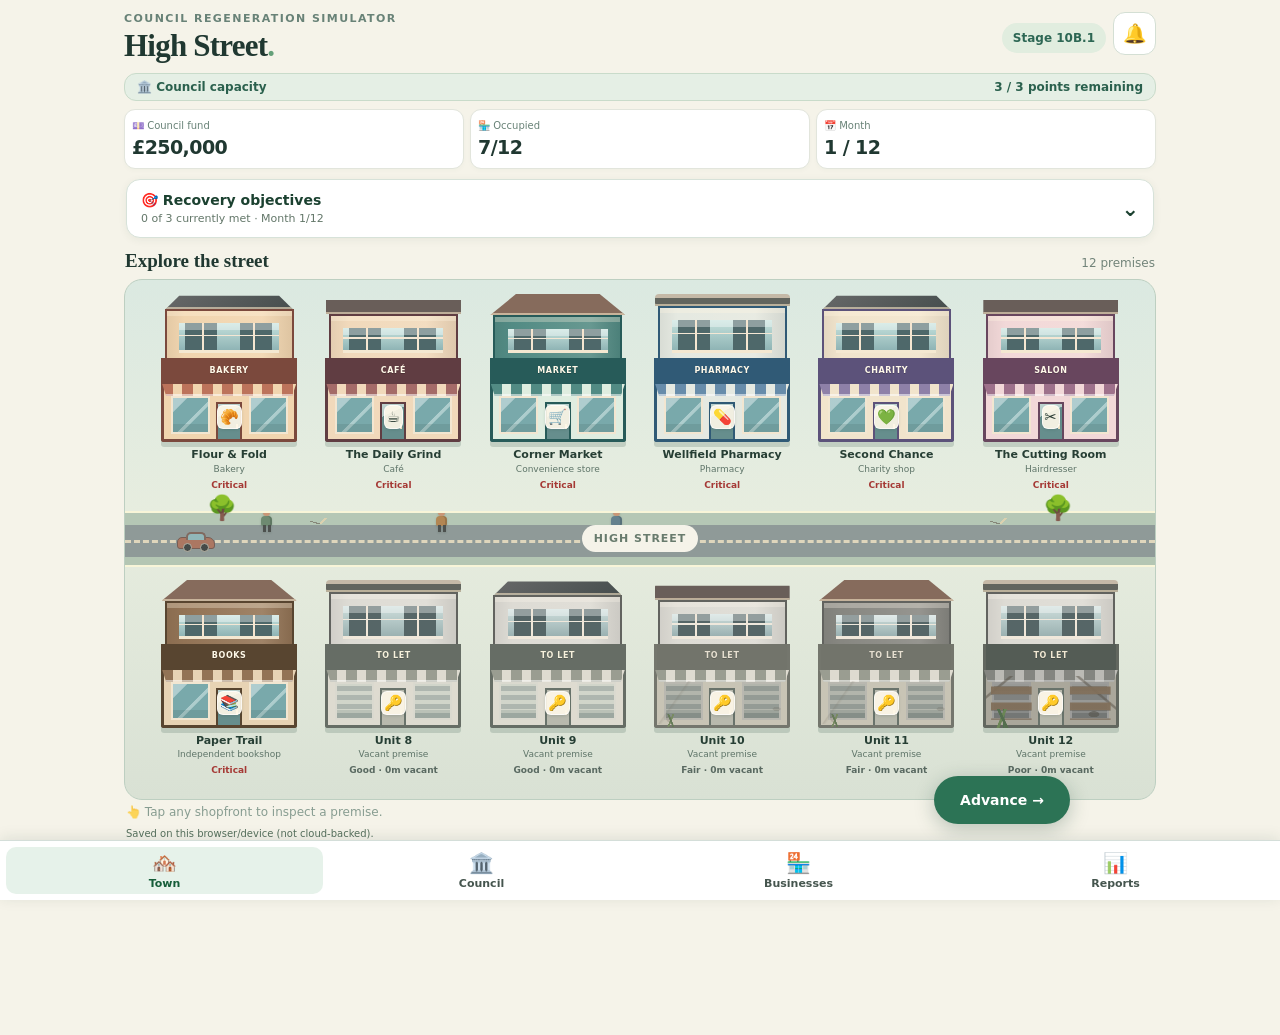
==== commit 720f5a36: "Add files via upload 10B1" ====
--- a/index.html
+++ b/index.html
@@ -1,5 +1,5 @@
-<!doctype html><html lang="en"><head><meta charset="UTF-8"><meta name="viewport" content="width=device-width,initial-scale=1,viewport-fit=cover"><title>High Street · Stage 10A.2.1</title><link rel="stylesheet" href="styles.css"><link rel="stylesheet" href="stage2.css?v=8a1-ui"><style>#details #close{display:none!important}</style><link rel="stylesheet" href="interface.css?v=8b5"><link rel="stylesheet" href="street-art.css?v=9a4"><link rel="stylesheet" href="owner-requests.css?v=9c4"><link rel="stylesheet" href="property-improvements.css?v=10a21"></head><body>
-<main class="shell"><header><div><div class="eyebrow">Council regeneration simulator</div><h1>High Street<span style="color:#65a079">.</span></h1></div><span class="phase">Stage 10A.2.1</span><button type="button" id="notification" class="notification" aria-label="Notifications">🔔 <span id="notification-count" hidden>0</span></button></header>
+<!doctype html><html lang="en"><head><meta charset="UTF-8"><meta name="viewport" content="width=device-width,initial-scale=1,viewport-fit=cover"><title>High Street · Stage 10B.1</title><link rel="stylesheet" href="styles.css"><link rel="stylesheet" href="stage2.css?v=8a1-ui"><style>#details #close{display:none!important}</style><link rel="stylesheet" href="interface.css?v=8b5"><link rel="stylesheet" href="street-art.css?v=9a4"><link rel="stylesheet" href="owner-requests.css?v=9c4"><link rel="stylesheet" href="property-improvements.css?v=10a21"></head><body>
+<main class="shell"><header><div><div class="eyebrow">Council regeneration simulator</div><h1>High Street<span style="color:#65a079">.</span></h1></div><span class="phase">Stage 10B.1</span><button type="button" id="notification" class="notification" aria-label="Notifications">🔔 <span id="notification-count" hidden>0</span></button></header>
 <section class="capacity-bar" aria-live="polite"><strong>🏛️ Council capacity</strong><span id="capacity-points">3 / 3 actions remaining</span></section>
 <section class="stats overview-stats" aria-label="Town at a glance"><div class="stat"><small>💷 Council fund</small><b id="budget">—</b></div><div class="stat"><small>🏪 Occupied</small><b id="occupancy">—</b></div><div class="stat"><small>📅 Month</small><b id="month">—</b></div></section>
 <section class="town-metrics" id="town-metrics" aria-label="Town economy"></section>
@@ -21,4 +21,4 @@
 <section class="panel" id="report" hidden aria-live="polite"><h3>Month <span id="report-month"></span> trading report</h3><div class="details"><div class="detail"><small>Combined operating profit</small><strong id="report-profit"></strong></div><div class="detail"><small>Business rates expense</small><strong id="report-rates"></strong></div><div class="detail"><small>Council rates received</small><strong id="report-receipts"></strong></div><div class="detail"><small>Rates policy applied</small><strong id="report-band"></strong></div><div class="detail"><small>Council service costs</small><strong id="report-services"></strong></div><div class="detail"><small>Council fund after receipts and services</small><strong id="report-budget"></strong></div></div><div id="report-risks" class="note"></div></section>
 <section class="panel" id="opportunities" hidden></section><section class="panel" id="details" hidden aria-live="polite"><div class="panel-top"><div><div class="eyebrow" id="detail-premise">Premise</div><h3><span id="detail-icon"></span> <span id="detail-title"></span></h3></div><button class="close" id="close" aria-label="Close details">×</button></div><section id="shop-overview" class="shop-overview" hidden></section><p id="detail-description"></p><details class="shop-meta"><summary>About this premises</summary><div class="details"><div class="detail"><small>Business category</small><strong id="detail-type"></strong></div><div class="detail"><small>Current status</small><strong id="detail-status"></strong></div><div class="detail"><small>Street position</small><strong id="detail-position"></strong></div><div class="detail" id="risk-box"><small>Financial outlook</small><strong id="detail-risk"></strong></div></div></details><section id="grant-section" class="grant-section" hidden></section><section id="financials" class="financials" hidden></section><section id="tenant-section" class="grant-section" hidden></section></section>
 </div></div></div>
-<div class="footer">High Street · Stage 10A.2.1 · £0 prototype</div></main><script src="data.js"></script><script src="rates.js"></script><script src="grants.js"></script><script src="economy.js"></script><script src="simulation.js"></script><script src="local-economy.js"></script><script src="businesses.js"></script><script src="council.js"></script><script src="strategic-opportunities.js"></script><script src="challenge.js"></script><script src="economic-actions.js"></script><script src="performance.js"></script><script src="capacity.js"></script><script src="property.js?v=10a1"></script><script src="developments.js"></script><script src="app.js?v=8a1-ui"></script><script src="interface.js?v=9c2"></script><script src="street-art.js?v=9a4"></script><script src="owner-request-rules.js?v=9c3"></script><script src="owner-requests.js?v=10a21"></script><script src="modal-controller.js?v=9c11"></script><script src="property-condition.js?v=10a1"></script><script src="property-improvements.js?v=10a21"></script><script src="ui-feedback.js?v=10a21"></script></body></html>
+<div class="footer">High Street · Stage 10B.1 · £0 prototype</div></main><script src="data.js"></script><script src="rates.js"></script><script src="grants.js"></script><script src="economy.js"></script><script src="simulation.js"></script><script src="local-economy.js"></script><script src="businesses.js"></script><script src="council.js"></script><script src="strategic-opportunities.js"></script><script src="challenge.js"></script><script src="economic-actions.js"></script><script src="performance.js"></script><script src="capacity.js"></script><script src="property.js?v=10a1"></script><script src="developments.js"></script><script src="app.js?v=8a1-ui"></script><script src="interface.js?v=9c2"></script><script src="street-art.js?v=9a4"></script><script src="owner-request-rules.js?v=9c3"></script><script src="owner-requests.js?v=10a21"></script><script src="modal-controller.js?v=9c11"></script><script src="property-condition.js?v=10a1"></script><script src="property-improvements.js?v=10a21"></script><script src="ui-feedback.js?v=10a21"></script><script src="autonomous-openings.js?v=10b1"></script></body></html>
